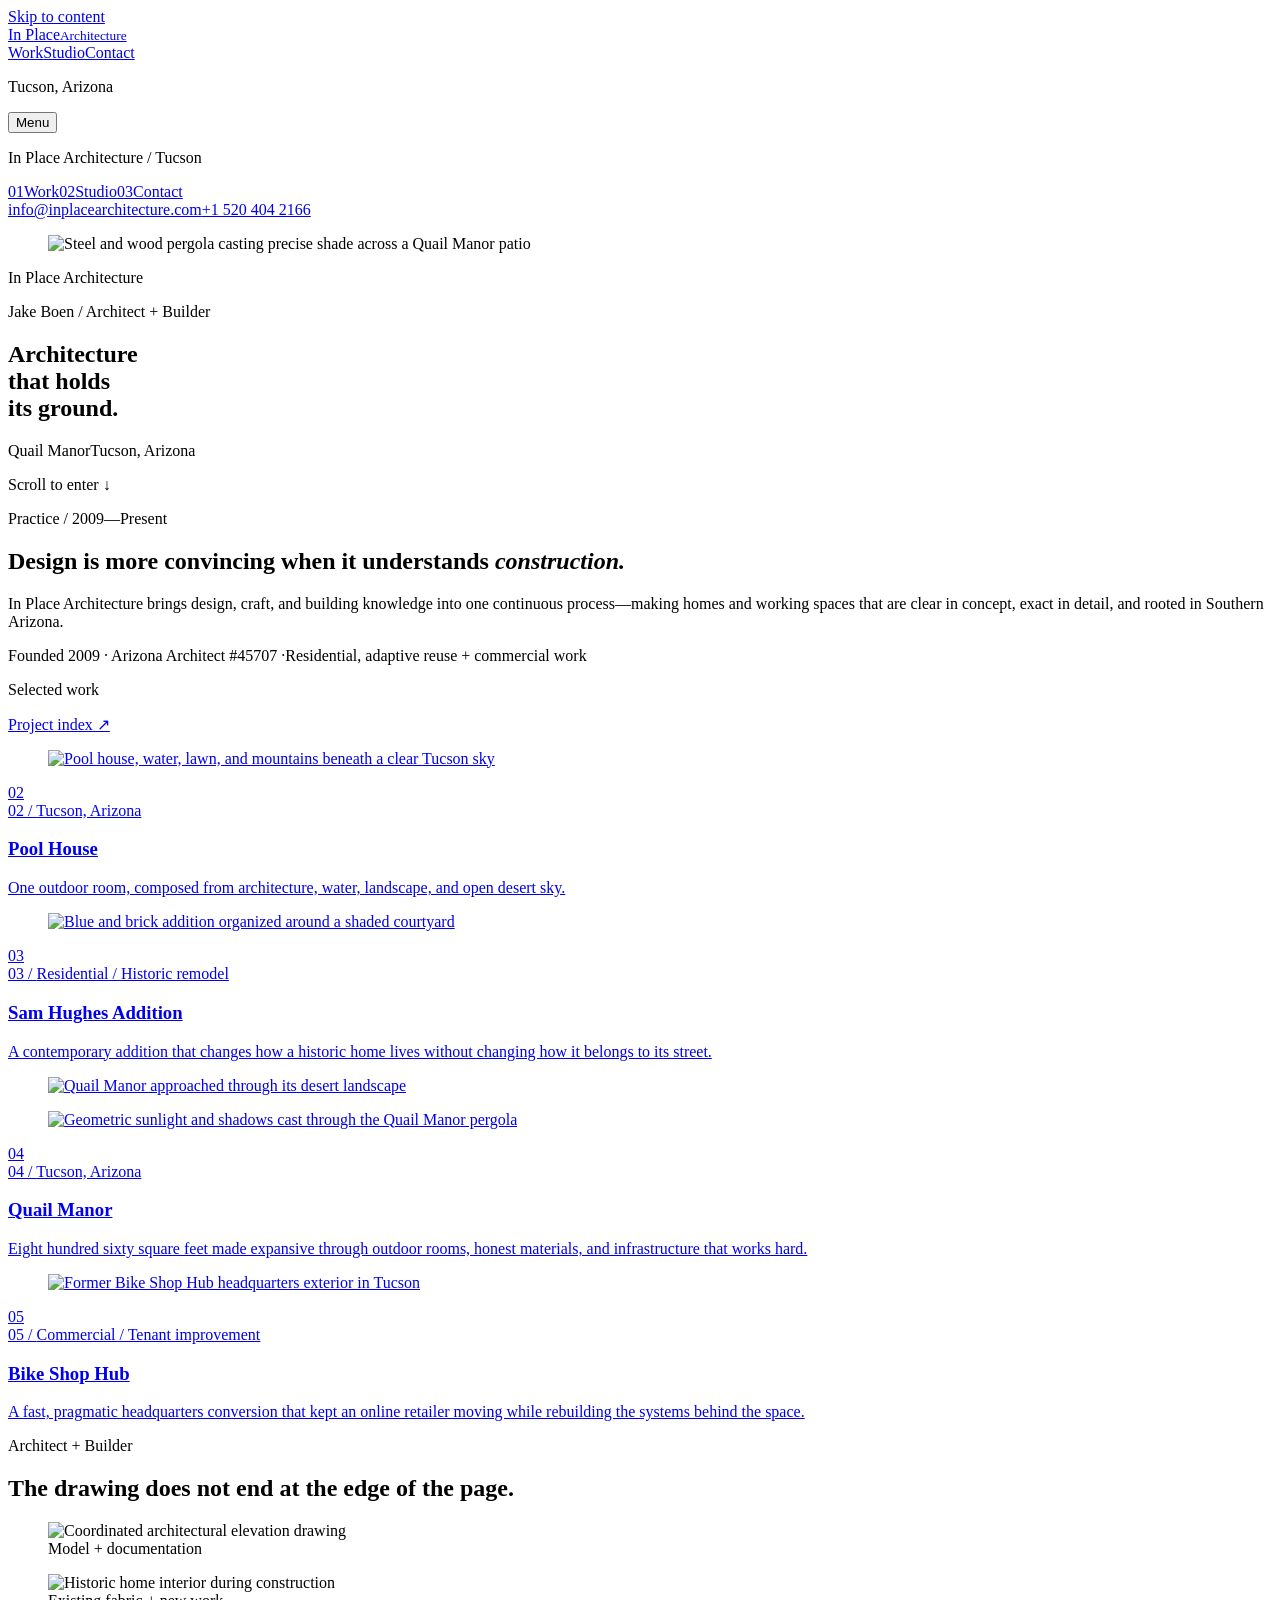
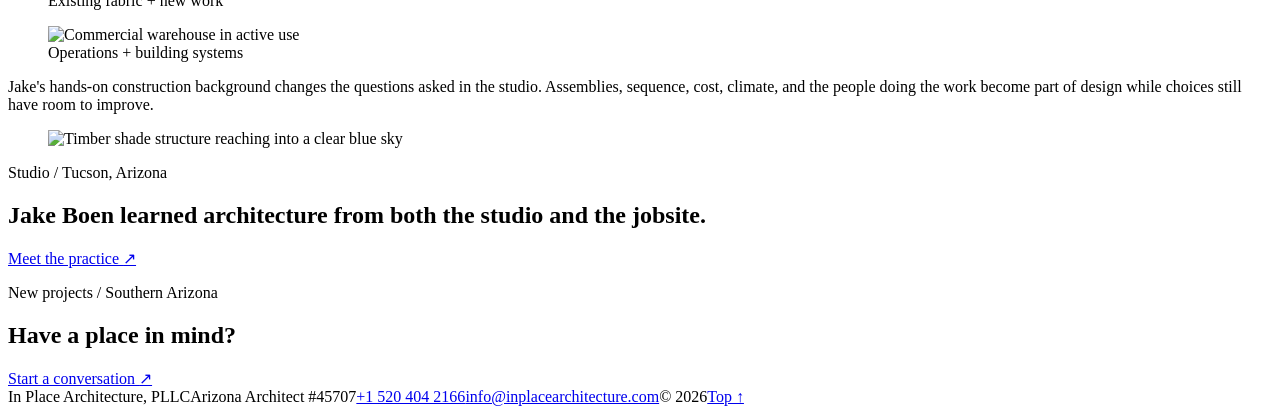
==== index.html @ 78c362d6 "Publish architecture preview" ====
<!DOCTYPE html><html lang="en"><head><meta charSet="utf-8"/><meta name="viewport" content="width=device-width, initial-scale=1"/><link rel="preload" href="/in-place-architecture-preview/projects/quail-manor/03.jpg" as="image" fetchPriority="high"/><link rel="stylesheet" href="/in-place-architecture-preview/assets/index-BM3rAuYu.css" data-rsc-css-href="/in-place-architecture-preview/assets/index-BM3rAuYu.css" data-precedence="vite-rsc/importer-resources"/><title>In Place Architecture | Tucson Architect + Design-Build</title><meta name="description" content="In Place Architecture brings design, craft, and construction knowledge together for thoughtful homes, remodels, and commercial spaces in Southern Arizona."/><meta name="keywords" content="Tucson architect,Arizona residential architect,design build Tucson,home remodel architect,commercial architecture Tucson"/><meta name="robots" content="noindex, nofollow, nocache"/><meta name="googlebot" content="noindex, nofollow, noimageindex"/><meta property="og:title" content="In Place Architecture"/><meta property="og:description" content="Architecture that holds its ground."/><meta property="og:type" content="website"/><meta property="og:locale" content="en_US"/><meta property="og:image" content="https://www.inplacearchitecture.com/og-v2.png"/><meta property="og:image:width" content="1200"/><meta property="og:image:height" content="630"/><meta property="og:image:alt" content="In Place Architecture — Architecture that holds its ground."/><meta name="twitter:card" content="summary_large_image"/><meta name="twitter:title" content="In Place Architecture"/><meta name="twitter:description" content="Architecture that holds its ground."/><meta name="twitter:image" content="https://www.inplacearchitecture.com/og-v2.png"/><link rel="shortcut icon" href="https://www.inplacearchitecture.com/favicon.png"/><link rel="icon" href="https://www.inplacearchitecture.com/favicon.png"/>
<link rel="preload" href="/in-place-architecture-preview/assets/_vinext_fonts/instrument-sans-9d9d2b4013ea/instrument-sans-416253b0.woff2" as="font" type="font/woff2" crossorigin />
<link rel="preload" href="/in-place-architecture-preview/assets/_vinext_fonts/instrument-sans-9d9d2b4013ea/instrument-sans-e190a634.woff2" as="font" type="font/woff2" crossorigin />
<link rel="preload" href="/in-place-architecture-preview/assets/_vinext_fonts/newsreader-94c054835b7e/newsreader-cdecad9c.woff2" as="font" type="font/woff2" crossorigin />
<link rel="preload" href="/in-place-architecture-preview/assets/_vinext_fonts/newsreader-94c054835b7e/newsreader-a239d8f4.woff2" as="font" type="font/woff2" crossorigin />
<link rel="preload" href="/in-place-architecture-preview/assets/_vinext_fonts/newsreader-94c054835b7e/newsreader-2415edd0.woff2" as="font" type="font/woff2" crossorigin />
<style data-vinext-fonts>/* latin-ext */
@font-face {
  font-family: 'Instrument Sans';
  font-style: normal;
  font-weight: 400 700;
  font-stretch: 100%;
  font-display: swap;
  src: url(/assets/_vinext_fonts/instrument-sans-9d9d2b4013ea/instrument-sans-416253b0.woff2) format('woff2');
  unicode-range: U+0100-02BA, U+02BD-02C5, U+02C7-02CC, U+02CE-02D7, U+02DD-02FF, U+0304, U+0308, U+0329, U+1D00-1DBF, U+1E00-1E9F, U+1EF2-1EFF, U+2020, U+20A0-20AB, U+20AD-20C0, U+2113, U+2C60-2C7F, U+A720-A7FF;
}
/* latin */
@font-face {
  font-family: 'Instrument Sans';
  font-style: normal;
  font-weight: 400 700;
  font-stretch: 100%;
  font-display: swap;
  src: url(/assets/_vinext_fonts/instrument-sans-9d9d2b4013ea/instrument-sans-e190a634.woff2) format('woff2');
  unicode-range: U+0000-00FF, U+0131, U+0152-0153, U+02BB-02BC, U+02C6, U+02DA, U+02DC, U+0304, U+0308, U+0329, U+2000-206F, U+20AC, U+2122, U+2191, U+2193, U+2212, U+2215, U+FEFF, U+FFFD;
}

.__font_instrument_sans_19ggksp { font-family: 'Instrument Sans', sans-serif; }

.__variable_instrument_sans_19ggksp { --font-sans: 'Instrument Sans', sans-serif; }

/* vietnamese */
@font-face {
  font-family: 'Newsreader';
  font-style: normal;
  font-weight: 200 800;
  font-display: swap;
  src: url(/assets/_vinext_fonts/newsreader-94c054835b7e/newsreader-cdecad9c.woff2) format('woff2');
  unicode-range: U+0102-0103, U+0110-0111, U+0128-0129, U+0168-0169, U+01A0-01A1, U+01AF-01B0, U+0300-0301, U+0303-0304, U+0308-0309, U+0323, U+0329, U+1EA0-1EF9, U+20AB;
}
/* latin-ext */
@font-face {
  font-family: 'Newsreader';
  font-style: normal;
  font-weight: 200 800;
  font-display: swap;
  src: url(/assets/_vinext_fonts/newsreader-94c054835b7e/newsreader-a239d8f4.woff2) format('woff2');
  unicode-range: U+0100-02BA, U+02BD-02C5, U+02C7-02CC, U+02CE-02D7, U+02DD-02FF, U+0304, U+0308, U+0329, U+1D00-1DBF, U+1E00-1E9F, U+1EF2-1EFF, U+2020, U+20A0-20AB, U+20AD-20C0, U+2113, U+2C60-2C7F, U+A720-A7FF;
}
/* latin */
@font-face {
  font-family: 'Newsreader';
  font-style: normal;
  font-weight: 200 800;
  font-display: swap;
  src: url(/assets/_vinext_fonts/newsreader-94c054835b7e/newsreader-2415edd0.woff2) format('woff2');
  unicode-range: U+0000-00FF, U+0131, U+0152-0153, U+02BB-02BC, U+02C6, U+02DA, U+02DC, U+0304, U+0308, U+0329, U+2000-206F, U+20AC, U+2122, U+2191, U+2193, U+2212, U+2215, U+FEFF, U+FFFD;
}

.__font_newsreader_0sptoui { font-family: 'Newsreader', sans-serif; }

.__variable_newsreader_0sptoui { --font-display: 'Newsreader', sans-serif; }
</style>
</head><body class="__variable_instrument_sans_19ggksp __variable_newsreader_0sptoui"><a class="skip-link" href="#main">Skip to content</a><header class="site-chrome"><a href="/in-place-architecture-preview/" class="site-mark" aria-label="In Place Architecture home"><span>In Place</span><small>Architecture</small></a><nav class="site-nav" aria-label="Primary navigation"><a href="/in-place-architecture-preview/work">Work</a><a href="/in-place-architecture-preview/studio">Studio</a><a href="/in-place-architecture-preview/contact">Contact</a></nav><p class="site-place">Tucson, Arizona</p><button class="menu-trigger" type="button" aria-expanded="false" aria-controls="site-menu" aria-haspopup="dialog">Menu</button></header><div class="site-menu " id="site-menu" role="dialog" aria-hidden="true" aria-labelledby="site-menu-label"><p class="site-menu__label" id="site-menu-label">In Place Architecture / Tucson</p><nav aria-label="Menu navigation"><a href="/in-place-architecture-preview/work" tabindex="-1"><span>0<!-- -->1</span>Work</a><a href="/in-place-architecture-preview/studio" tabindex="-1"><span>0<!-- -->2</span>Studio</a><a href="/in-place-architecture-preview/contact" tabindex="-1"><span>0<!-- -->3</span>Contact</a></nav><div class="site-menu__contact"><a href="mailto:info@inplacearchitecture.com" tabindex="-1">info@inplacearchitecture.com</a><a href="tel:+15204042166" tabindex="-1">+1 520 404 2166</a></div></div><main id="main"><section class="opening" aria-labelledby="opening-title"><figure class="opening__frame"><img src="/in-place-architecture-preview/projects/quail-manor/03.jpg" alt="Steel and wood pergola casting precise shade across a Quail Manor patio" width="2500" height="1667" fetchPriority="high"/></figure><div class="opening__identity"><p>In Place Architecture</p><span>Jake Boen / Architect + Builder</span></div><h1 id="opening-title">Architecture<br/>that holds<br/>its ground.</h1><div class="opening__caption"><span>Quail Manor</span><span>Tucson, Arizona</span></div><p class="opening__scroll">Scroll to enter ↓</p></section><section class="positioning"><p class="positioning__label">Practice / 2009—Present</p><h2>Design is more convincing when it understands <em>construction.</em></h2><p class="positioning__body">In Place Architecture brings design, craft, and building knowledge into one continuous process—making homes and working spaces that are clear in concept, exact in detail, and rooted in Southern Arizona.</p><p class="positioning__facts">Founded 2009 <span>·</span> Arizona Architect #45707 <span>·</span>Residential, adaptive reuse + commercial work</p></section><section class="selected-work" aria-labelledby="selected-work-title"><header class="selected-work__header"><p id="selected-work-title">Selected work</p><a href="/in-place-architecture-preview/work">Project index ↗</a></header><article class="work-chapter work-chapter--pool"><a href="/in-place-architecture-preview/work/catalina-estates-pool-house" class="work-chapter__link"><figure><img src="/in-place-architecture-preview/projects/pool-house/01.jpg" alt="Pool house, water, lawn, and mountains beneath a clear Tucson sky" width="2500" height="1667" loading="lazy"/></figure><span class="work-chapter__ghost" aria-hidden="true">02</span><div class="work-chapter__title"><span>02<!-- --> / <!-- -->Tucson, Arizona</span><h3>Pool House</h3><p>One outdoor room, composed from architecture, water, landscape, and open desert sky.</p></div></a></article><article class="work-chapter work-chapter--sam"><a href="/in-place-architecture-preview/work/sam-hughes-addition" class="work-chapter__link"><figure><img src="/in-place-architecture-preview/projects/sam-hughes/04.jpg" alt="Blue and brick addition organized around a shaded courtyard" width="2500" height="1667" loading="lazy"/></figure><span class="work-chapter__ghost" aria-hidden="true">03</span><div class="work-chapter__title"><span>03<!-- --> / <!-- -->Residential / Historic remodel</span><h3>Sam Hughes Addition</h3><p>A contemporary addition that changes how a historic home lives without changing how it belongs to its street.</p></div></a></article><article class="work-chapter work-chapter--quail"><a href="/in-place-architecture-preview/work/quail-manor" class="work-chapter__link"><div class="work-chapter__pair"><figure><img src="/in-place-architecture-preview/projects/quail-manor/01.jpg" alt="Quail Manor approached through its desert landscape" width="2500" height="1667" loading="lazy"/></figure><figure><img src="/in-place-architecture-preview/projects/quail-manor/12.jpg" alt="Geometric sunlight and shadows cast through the Quail Manor pergola" width="2500" height="1667" loading="lazy"/></figure></div><span class="work-chapter__ghost" aria-hidden="true">04</span><div class="work-chapter__title"><span>04<!-- --> / <!-- -->Tucson, Arizona</span><h3>Quail Manor</h3><p>Eight hundred sixty square feet made expansive through outdoor rooms, honest materials, and infrastructure that works hard.</p></div></a></article><article class="work-chapter work-chapter--bike"><a href="/in-place-architecture-preview/work/bike-shop-hub" class="work-chapter__link"><figure><img src="/in-place-architecture-preview/projects/bike-shop/12.jpg" alt="Former Bike Shop Hub headquarters exterior in Tucson" width="2500" height="1667" loading="lazy"/></figure><span class="work-chapter__ghost" aria-hidden="true">05</span><div class="work-chapter__title"><span>05<!-- --> / <!-- -->Commercial / Tenant improvement</span><h3>Bike Shop Hub</h3><p>A fast, pragmatic headquarters conversion that kept an online retailer moving while rebuilding the systems behind the space.</p></div></a></article></section><section class="built-proof" aria-labelledby="built-proof-title"><div class="built-proof__heading"><p>Architect + Builder</p><h2 id="built-proof-title">The drawing does not end at the edge of the page.</h2></div><div class="built-proof__field"><figure class="built-proof__image built-proof__image--one"><img src="/in-place-architecture-preview/projects/spec-house/03.jpg" alt="Coordinated architectural elevation drawing" width="2396" height="1599" loading="lazy"/><figcaption>Model + documentation</figcaption></figure><figure class="built-proof__image built-proof__image--two"><img src="/in-place-architecture-preview/projects/sam-hughes/07.jpg" alt="Historic home interior during construction" width="2500" height="1667" loading="lazy"/><figcaption>Existing fabric + new work</figcaption></figure><figure class="built-proof__image built-proof__image--three"><img src="/in-place-architecture-preview/projects/bike-shop/07.jpg" alt="Commercial warehouse in active use" width="2500" height="1667" loading="lazy"/><figcaption>Operations + building systems</figcaption></figure></div><p class="built-proof__copy">Jake&#x27;s hands-on construction background changes the questions asked in the studio. Assemblies, sequence, cost, climate, and the people doing the work become part of design while choices still have room to improve.</p></section><section class="studio-preview"><figure><img src="/in-place-architecture-preview/projects/quail-manor/05.jpg" alt="Timber shade structure reaching into a clear blue sky" width="2500" height="1667" loading="lazy"/></figure><div class="studio-preview__copy"><p>Studio / Tucson, Arizona</p><h2>Jake Boen learned architecture from both the studio and the jobsite.</h2><a href="/in-place-architecture-preview/studio">Meet the practice <span aria-hidden="true">↗</span></a></div></section></main><footer class="site-footer"><p class="site-footer__eyebrow">New projects / Southern Arizona</p><h2>Have a place in mind?</h2><a class="site-footer__link" href="mailto:info@inplacearchitecture.com?subject=Project%20inquiry">Start a conversation <span aria-hidden="true">↗</span></a><div class="site-footer__baseline"><span>In Place Architecture, PLLC</span><span>Arizona Architect #45707</span><a href="tel:+15204042166">+1 520 404 2166</a><a href="mailto:info@inplacearchitecture.com">info@inplacearchitecture.com</a><span>© <!-- -->2026</span><a href="#main">Top ↑</a></div></footer><script type="application/ld+json">{"@context":"https://schema.org","@type":"ProfessionalService","name":"In Place Architecture, PLLC","founder":{"@type":"Person","name":"Jake Boen","jobTitle":"Architect"},"areaServed":"Southern Arizona","telephone":"+1-520-404-2166","email":"info@inplacearchitecture.com","url":"https://www.inplacearchitecture.com/"}</script><script>
(() => {
  const trigger = document.querySelector('.menu-trigger');
  const menu = document.querySelector('.site-menu');
  const menuLinks = menu ? Array.from(menu.querySelectorAll('a')) : [];
  let open = false;

  function setMenu(nextOpen, restoreFocus = false) {
    open = nextOpen;
    if (!trigger || !menu) return;
    trigger.textContent = open ? 'Close' : 'Menu';
    trigger.setAttribute('aria-expanded', String(open));
    menu.classList.toggle('site-menu--open', open);
    menu.setAttribute('aria-hidden', String(!open));
    menuLinks.forEach((link) => link.tabIndex = open ? 0 : -1);
    document.body.style.overflow = open ? 'hidden' : '';
    if (open) menuLinks[0]?.focus();
    if (!open && restoreFocus) trigger.focus();
  }

  trigger?.addEventListener('click', () => setMenu(!open));
  menuLinks.forEach((link) => link.addEventListener('click', () => setMenu(false)));
  document.addEventListener('keydown', (event) => {
    if (!open) return;
    if (event.key === 'Escape') {
      event.preventDefault();
      setMenu(false, true);
      return;
    }
    if (event.key !== 'Tab' || !trigger || menuLinks.length === 0) return;
    const first = trigger;
    const last = menuLinks[menuLinks.length - 1];
    if (event.shiftKey && document.activeElement === first) {
      event.preventDefault();
      last.focus();
    } else if (!event.shiftKey && document.activeElement === last) {
      event.preventDefault();
      first.focus();
    }
  });

  const rows = Array.from(document.querySelectorAll('.project-index__rows > a'));
  const previews = Array.from(document.querySelectorAll('.project-index__preview figure'));
  rows.forEach((row, index) => {
    const activate = () => {
      rows.forEach((item) => item.classList.remove('is-active'));
      previews.forEach((item) => item.classList.remove('is-active'));
      row.classList.add('is-active');
      previews[index]?.classList.add('is-active');
    };
    row.addEventListener('mouseenter', activate);
    row.addEventListener('focus', activate);
  });
})();
</script></body></html>
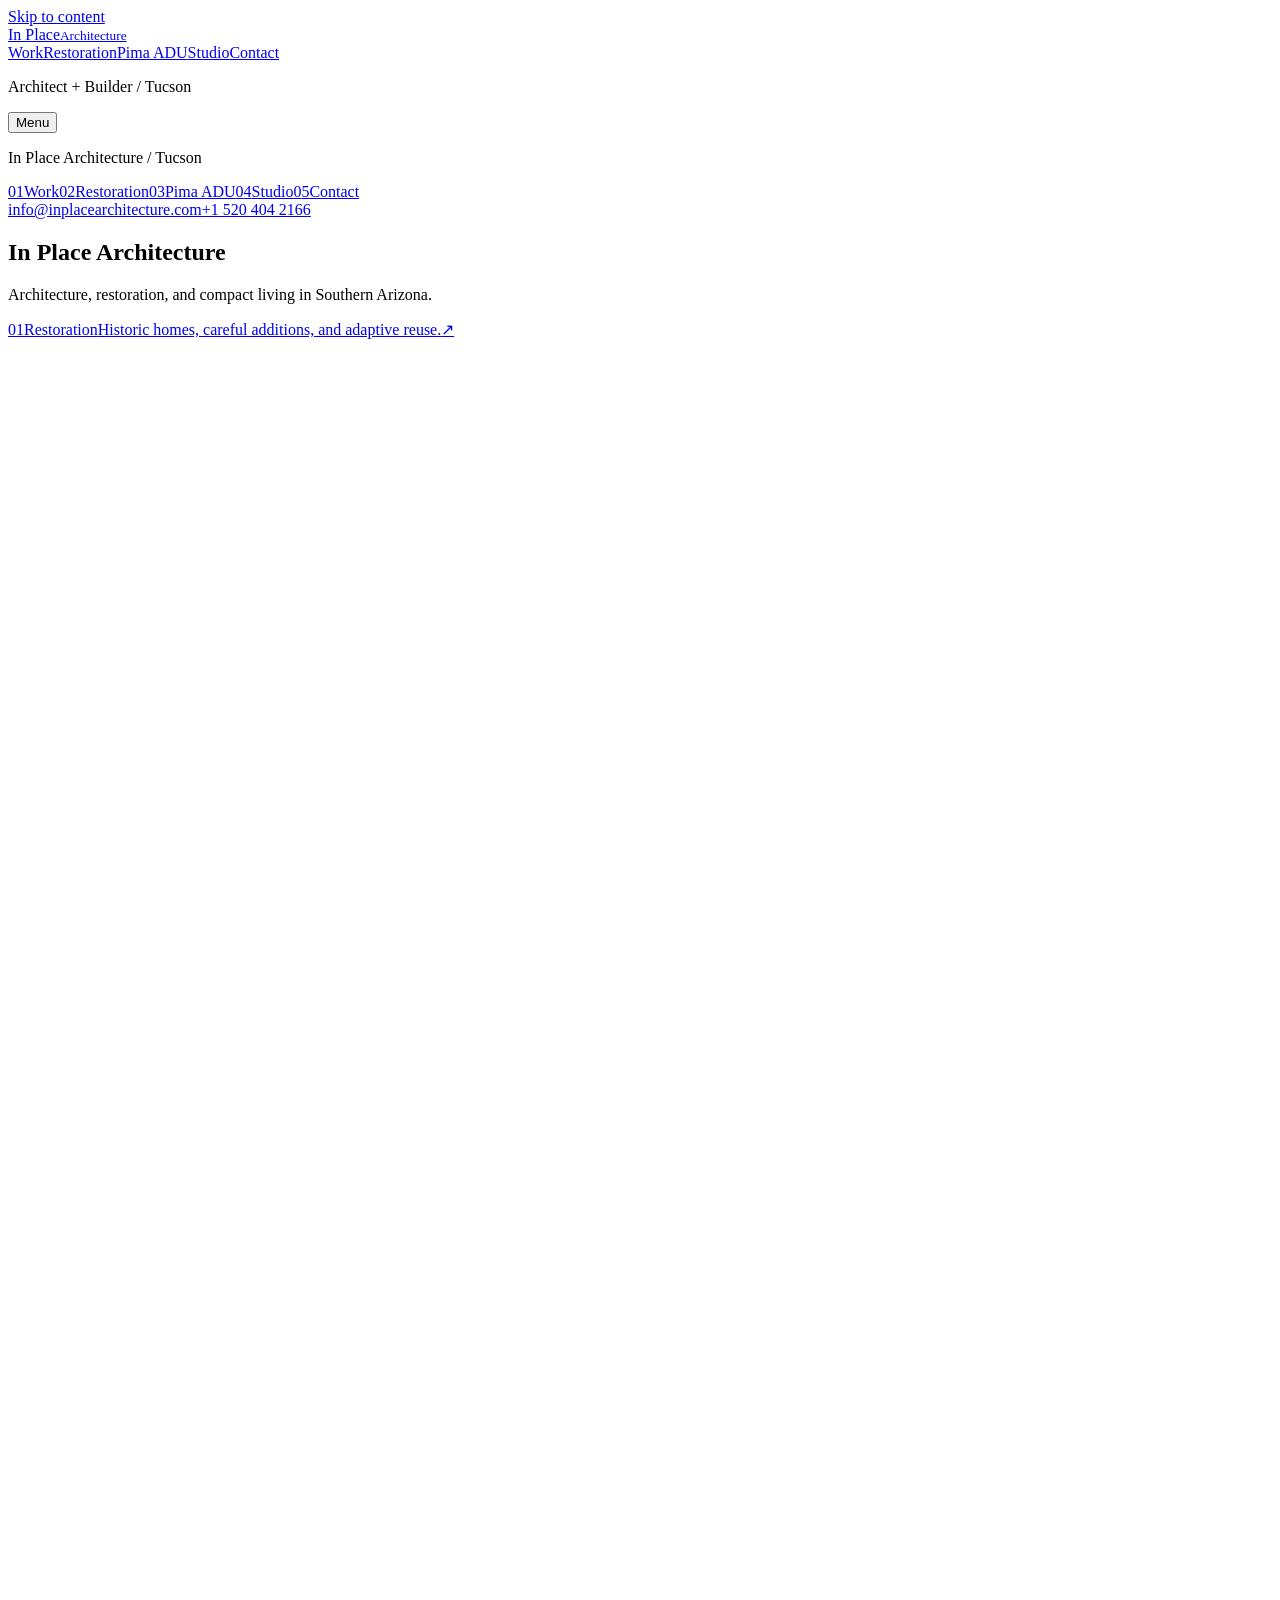
==== commit 24f7e3fc: "Rebuild architecture preview around Jake's portfolio" ====
--- a/index.html
+++ b/index.html
@@ -1,5 +1,4 @@
-<!DOCTYPE html><html lang="en"><head><meta charSet="utf-8"/><meta name="viewport" content="width=device-width, initial-scale=1"/><link rel="preload" href="/in-place-architecture-preview/projects/quail-manor/03.jpg" as="image" fetchPriority="high"/><link rel="stylesheet" href="/in-place-architecture-preview/assets/index-BM3rAuYu.css" data-rsc-css-href="/in-place-architecture-preview/assets/index-BM3rAuYu.css" data-precedence="vite-rsc/importer-resources"/><title>In Place Architecture | Tucson Architect + Design-Build</title><meta name="description" content="In Place Architecture brings design, craft, and construction knowledge together for thoughtful homes, remodels, and commercial spaces in Southern Arizona."/><meta name="keywords" content="Tucson architect,Arizona residential architect,design build Tucson,home remodel architect,commercial architecture Tucson"/><meta name="robots" content="noindex, nofollow, nocache"/><meta name="googlebot" content="noindex, nofollow, noimageindex"/><meta property="og:title" content="In Place Architecture"/><meta property="og:description" content="Architecture that holds its ground."/><meta property="og:type" content="website"/><meta property="og:locale" content="en_US"/><meta property="og:image" content="https://www.inplacearchitecture.com/og-v2.png"/><meta property="og:image:width" content="1200"/><meta property="og:image:height" content="630"/><meta property="og:image:alt" content="In Place Architecture — Architecture that holds its ground."/><meta name="twitter:card" content="summary_large_image"/><meta name="twitter:title" content="In Place Architecture"/><meta name="twitter:description" content="Architecture that holds its ground."/><meta name="twitter:image" content="https://www.inplacearchitecture.com/og-v2.png"/><link rel="shortcut icon" href="https://www.inplacearchitecture.com/favicon.png"/><link rel="icon" href="https://www.inplacearchitecture.com/favicon.png"/>
-<link rel="preload" href="/in-place-architecture-preview/assets/_vinext_fonts/instrument-sans-9d9d2b4013ea/instrument-sans-416253b0.woff2" as="font" type="font/woff2" crossorigin />
+<!DOCTYPE html><html lang="en"><head><meta charSet="utf-8"/><meta name="viewport" content="width=device-width, initial-scale=1"/><link rel="preload" as="image" imageSrcSet="/in-place-architecture-preview/mobile/projects/sam-hughes/01.jpg 900w, /in-place-architecture-preview/projects/sam-hughes/01.jpg 1800w" imageSizes="100vw"/><link rel="preload" as="image" imageSrcSet="/in-place-architecture-preview/mobile/projects/sam-hughes/01.jpg 900w, /in-place-architecture-preview/projects/sam-hughes/01.jpg 1800w" imageSizes="(max-width: 1080px) 50vw, 40rem" fetchPriority="high"/><link rel="stylesheet" href="/in-place-architecture-preview/assets/site.css"><title>In Place Architecture | Tucson Architect + Design-Build</title><meta name="description" content="Restoration, adaptive reuse, residential and commercial architecture, and Pima ADU model plans by Jake Boen in Tucson, Arizona."/><meta name="keywords" content="Tucson architect,Arizona residential architect,design build Tucson,home remodel architect,historic restoration Tucson,adaptive reuse architect Arizona,Pima ADU,commercial architecture Tucson"/><meta name="robots" content="noindex, nofollow, nocache"/><meta name="googlebot" content="noindex, nofollow, noimageindex"/><meta property="og:title" content="In Place Architecture"/><meta property="og:description" content="Keep what matters. Make what’s next belong."/><meta property="og:type" content="website"/><meta property="og:locale" content="en_US"/><meta property="og:image" content="https://claytonboen.github.io/in-place-architecture-preview/og.png"/><meta property="og:image:width" content="1200"/><meta property="og:image:height" content="630"/><meta property="og:image:alt" content="In Place Architecture — Keep what matters. Make what’s next belong."/><meta name="twitter:card" content="summary_large_image"/><meta name="twitter:title" content="In Place Architecture"/><meta name="twitter:description" content="Keep what matters. Make what’s next belong."/><meta name="twitter:image" content="https://claytonboen.github.io/in-place-architecture-preview/og.png"/><link rel="shortcut icon" href="https://claytonboen.github.io/in-place-architecture-preview/favicon.png"/><link rel="icon" href="https://claytonboen.github.io/in-place-architecture-preview/favicon.png"/><link rel="preload" href="/in-place-architecture-preview/assets/_vinext_fonts/instrument-sans-9d9d2b4013ea/instrument-sans-416253b0.woff2" as="font" type="font/woff2" crossorigin />
 <link rel="preload" href="/in-place-architecture-preview/assets/_vinext_fonts/instrument-sans-9d9d2b4013ea/instrument-sans-e190a634.woff2" as="font" type="font/woff2" crossorigin />
 <link rel="preload" href="/in-place-architecture-preview/assets/_vinext_fonts/newsreader-94c054835b7e/newsreader-cdecad9c.woff2" as="font" type="font/woff2" crossorigin />
 <link rel="preload" href="/in-place-architecture-preview/assets/_vinext_fonts/newsreader-94c054835b7e/newsreader-a239d8f4.woff2" as="font" type="font/woff2" crossorigin />
@@ -11,7 +10,7 @@
   font-weight: 400 700;
   font-stretch: 100%;
   font-display: swap;
-  src: url(/assets/_vinext_fonts/instrument-sans-9d9d2b4013ea/instrument-sans-416253b0.woff2) format('woff2');
+  src: url(/in-place-architecture-preview/assets/_vinext_fonts/instrument-sans-9d9d2b4013ea/instrument-sans-416253b0.woff2) format('woff2');
   unicode-range: U+0100-02BA, U+02BD-02C5, U+02C7-02CC, U+02CE-02D7, U+02DD-02FF, U+0304, U+0308, U+0329, U+1D00-1DBF, U+1E00-1E9F, U+1EF2-1EFF, U+2020, U+20A0-20AB, U+20AD-20C0, U+2113, U+2C60-2C7F, U+A720-A7FF;
 }
 /* latin */
@@ -21,7 +20,7 @@
   font-weight: 400 700;
   font-stretch: 100%;
   font-display: swap;
-  src: url(/assets/_vinext_fonts/instrument-sans-9d9d2b4013ea/instrument-sans-e190a634.woff2) format('woff2');
+  src: url(/in-place-architecture-preview/assets/_vinext_fonts/instrument-sans-9d9d2b4013ea/instrument-sans-e190a634.woff2) format('woff2');
   unicode-range: U+0000-00FF, U+0131, U+0152-0153, U+02BB-02BC, U+02C6, U+02DA, U+02DC, U+0304, U+0308, U+0329, U+2000-206F, U+20AC, U+2122, U+2191, U+2193, U+2212, U+2215, U+FEFF, U+FFFD;
 }
 
@@ -35,7 +34,7 @@
   font-style: normal;
   font-weight: 200 800;
   font-display: swap;
-  src: url(/assets/_vinext_fonts/newsreader-94c054835b7e/newsreader-cdecad9c.woff2) format('woff2');
+  src: url(/in-place-architecture-preview/assets/_vinext_fonts/newsreader-94c054835b7e/newsreader-cdecad9c.woff2) format('woff2');
   unicode-range: U+0102-0103, U+0110-0111, U+0128-0129, U+0168-0169, U+01A0-01A1, U+01AF-01B0, U+0300-0301, U+0303-0304, U+0308-0309, U+0323, U+0329, U+1EA0-1EF9, U+20AB;
 }
 /* latin-ext */
@@ -44,7 +43,7 @@
   font-style: normal;
   font-weight: 200 800;
   font-display: swap;
-  src: url(/assets/_vinext_fonts/newsreader-94c054835b7e/newsreader-a239d8f4.woff2) format('woff2');
+  src: url(/in-place-architecture-preview/assets/_vinext_fonts/newsreader-94c054835b7e/newsreader-a239d8f4.woff2) format('woff2');
   unicode-range: U+0100-02BA, U+02BD-02C5, U+02C7-02CC, U+02CE-02D7, U+02DD-02FF, U+0304, U+0308, U+0329, U+1D00-1DBF, U+1E00-1E9F, U+1EF2-1EFF, U+2020, U+20A0-20AB, U+20AD-20C0, U+2113, U+2C60-2C7F, U+A720-A7FF;
 }
 /* latin */
@@ -53,7 +52,7 @@
   font-style: normal;
   font-weight: 200 800;
   font-display: swap;
-  src: url(/assets/_vinext_fonts/newsreader-94c054835b7e/newsreader-2415edd0.woff2) format('woff2');
+  src: url(/in-place-architecture-preview/assets/_vinext_fonts/newsreader-94c054835b7e/newsreader-2415edd0.woff2) format('woff2');
   unicode-range: U+0000-00FF, U+0131, U+0152-0153, U+02BB-02BC, U+02C6, U+02DA, U+02DC, U+0304, U+0308, U+0329, U+2000-206F, U+20AC, U+2122, U+2191, U+2193, U+2212, U+2215, U+FEFF, U+FFFD;
 }
 
@@ -61,58 +60,4 @@
 
 .__variable_newsreader_0sptoui { --font-display: 'Newsreader', sans-serif; }
 </style>
-</head><body class="__variable_instrument_sans_19ggksp __variable_newsreader_0sptoui"><a class="skip-link" href="#main">Skip to content</a><header class="site-chrome"><a href="/in-place-architecture-preview/" class="site-mark" aria-label="In Place Architecture home"><span>In Place</span><small>Architecture</small></a><nav class="site-nav" aria-label="Primary navigation"><a href="/in-place-architecture-preview/work">Work</a><a href="/in-place-architecture-preview/studio">Studio</a><a href="/in-place-architecture-preview/contact">Contact</a></nav><p class="site-place">Tucson, Arizona</p><button class="menu-trigger" type="button" aria-expanded="false" aria-controls="site-menu" aria-haspopup="dialog">Menu</button></header><div class="site-menu " id="site-menu" role="dialog" aria-hidden="true" aria-labelledby="site-menu-label"><p class="site-menu__label" id="site-menu-label">In Place Architecture / Tucson</p><nav aria-label="Menu navigation"><a href="/in-place-architecture-preview/work" tabindex="-1"><span>0<!-- -->1</span>Work</a><a href="/in-place-architecture-preview/studio" tabindex="-1"><span>0<!-- -->2</span>Studio</a><a href="/in-place-architecture-preview/contact" tabindex="-1"><span>0<!-- -->3</span>Contact</a></nav><div class="site-menu__contact"><a href="mailto:info@inplacearchitecture.com" tabindex="-1">info@inplacearchitecture.com</a><a href="tel:+15204042166" tabindex="-1">+1 520 404 2166</a></div></div><main id="main"><section class="opening" aria-labelledby="opening-title"><figure class="opening__frame"><img src="/in-place-architecture-preview/projects/quail-manor/03.jpg" alt="Steel and wood pergola casting precise shade across a Quail Manor patio" width="2500" height="1667" fetchPriority="high"/></figure><div class="opening__identity"><p>In Place Architecture</p><span>Jake Boen / Architect + Builder</span></div><h1 id="opening-title">Architecture<br/>that holds<br/>its ground.</h1><div class="opening__caption"><span>Quail Manor</span><span>Tucson, Arizona</span></div><p class="opening__scroll">Scroll to enter ↓</p></section><section class="positioning"><p class="positioning__label">Practice / 2009—Present</p><h2>Design is more convincing when it understands <em>construction.</em></h2><p class="positioning__body">In Place Architecture brings design, craft, and building knowledge into one continuous process—making homes and working spaces that are clear in concept, exact in detail, and rooted in Southern Arizona.</p><p class="positioning__facts">Founded 2009 <span>·</span> Arizona Architect #45707 <span>·</span>Residential, adaptive reuse + commercial work</p></section><section class="selected-work" aria-labelledby="selected-work-title"><header class="selected-work__header"><p id="selected-work-title">Selected work</p><a href="/in-place-architecture-preview/work">Project index ↗</a></header><article class="work-chapter work-chapter--pool"><a href="/in-place-architecture-preview/work/catalina-estates-pool-house" class="work-chapter__link"><figure><img src="/in-place-architecture-preview/projects/pool-house/01.jpg" alt="Pool house, water, lawn, and mountains beneath a clear Tucson sky" width="2500" height="1667" loading="lazy"/></figure><span class="work-chapter__ghost" aria-hidden="true">02</span><div class="work-chapter__title"><span>02<!-- --> / <!-- -->Tucson, Arizona</span><h3>Pool House</h3><p>One outdoor room, composed from architecture, water, landscape, and open desert sky.</p></div></a></article><article class="work-chapter work-chapter--sam"><a href="/in-place-architecture-preview/work/sam-hughes-addition" class="work-chapter__link"><figure><img src="/in-place-architecture-preview/projects/sam-hughes/04.jpg" alt="Blue and brick addition organized around a shaded courtyard" width="2500" height="1667" loading="lazy"/></figure><span class="work-chapter__ghost" aria-hidden="true">03</span><div class="work-chapter__title"><span>03<!-- --> / <!-- -->Residential / Historic remodel</span><h3>Sam Hughes Addition</h3><p>A contemporary addition that changes how a historic home lives without changing how it belongs to its street.</p></div></a></article><article class="work-chapter work-chapter--quail"><a href="/in-place-architecture-preview/work/quail-manor" class="work-chapter__link"><div class="work-chapter__pair"><figure><img src="/in-place-architecture-preview/projects/quail-manor/01.jpg" alt="Quail Manor approached through its desert landscape" width="2500" height="1667" loading="lazy"/></figure><figure><img src="/in-place-architecture-preview/projects/quail-manor/12.jpg" alt="Geometric sunlight and shadows cast through the Quail Manor pergola" width="2500" height="1667" loading="lazy"/></figure></div><span class="work-chapter__ghost" aria-hidden="true">04</span><div class="work-chapter__title"><span>04<!-- --> / <!-- -->Tucson, Arizona</span><h3>Quail Manor</h3><p>Eight hundred sixty square feet made expansive through outdoor rooms, honest materials, and infrastructure that works hard.</p></div></a></article><article class="work-chapter work-chapter--bike"><a href="/in-place-architecture-preview/work/bike-shop-hub" class="work-chapter__link"><figure><img src="/in-place-architecture-preview/projects/bike-shop/12.jpg" alt="Former Bike Shop Hub headquarters exterior in Tucson" width="2500" height="1667" loading="lazy"/></figure><span class="work-chapter__ghost" aria-hidden="true">05</span><div class="work-chapter__title"><span>05<!-- --> / <!-- -->Commercial / Tenant improvement</span><h3>Bike Shop Hub</h3><p>A fast, pragmatic headquarters conversion that kept an online retailer moving while rebuilding the systems behind the space.</p></div></a></article></section><section class="built-proof" aria-labelledby="built-proof-title"><div class="built-proof__heading"><p>Architect + Builder</p><h2 id="built-proof-title">The drawing does not end at the edge of the page.</h2></div><div class="built-proof__field"><figure class="built-proof__image built-proof__image--one"><img src="/in-place-architecture-preview/projects/spec-house/03.jpg" alt="Coordinated architectural elevation drawing" width="2396" height="1599" loading="lazy"/><figcaption>Model + documentation</figcaption></figure><figure class="built-proof__image built-proof__image--two"><img src="/in-place-architecture-preview/projects/sam-hughes/07.jpg" alt="Historic home interior during construction" width="2500" height="1667" loading="lazy"/><figcaption>Existing fabric + new work</figcaption></figure><figure class="built-proof__image built-proof__image--three"><img src="/in-place-architecture-preview/projects/bike-shop/07.jpg" alt="Commercial warehouse in active use" width="2500" height="1667" loading="lazy"/><figcaption>Operations + building systems</figcaption></figure></div><p class="built-proof__copy">Jake&#x27;s hands-on construction background changes the questions asked in the studio. Assemblies, sequence, cost, climate, and the people doing the work become part of design while choices still have room to improve.</p></section><section class="studio-preview"><figure><img src="/in-place-architecture-preview/projects/quail-manor/05.jpg" alt="Timber shade structure reaching into a clear blue sky" width="2500" height="1667" loading="lazy"/></figure><div class="studio-preview__copy"><p>Studio / Tucson, Arizona</p><h2>Jake Boen learned architecture from both the studio and the jobsite.</h2><a href="/in-place-architecture-preview/studio">Meet the practice <span aria-hidden="true">↗</span></a></div></section></main><footer class="site-footer"><p class="site-footer__eyebrow">New projects / Southern Arizona</p><h2>Have a place in mind?</h2><a class="site-footer__link" href="mailto:info@inplacearchitecture.com?subject=Project%20inquiry">Start a conversation <span aria-hidden="true">↗</span></a><div class="site-footer__baseline"><span>In Place Architecture, PLLC</span><span>Arizona Architect #45707</span><a href="tel:+15204042166">+1 520 404 2166</a><a href="mailto:info@inplacearchitecture.com">info@inplacearchitecture.com</a><span>© <!-- -->2026</span><a href="#main">Top ↑</a></div></footer><script type="application/ld+json">{"@context":"https://schema.org","@type":"ProfessionalService","name":"In Place Architecture, PLLC","founder":{"@type":"Person","name":"Jake Boen","jobTitle":"Architect"},"areaServed":"Southern Arizona","telephone":"+1-520-404-2166","email":"info@inplacearchitecture.com","url":"https://www.inplacearchitecture.com/"}</script><script>
-(() => {
-  const trigger = document.querySelector('.menu-trigger');
-  const menu = document.querySelector('.site-menu');
-  const menuLinks = menu ? Array.from(menu.querySelectorAll('a')) : [];
-  let open = false;
-
-  function setMenu(nextOpen, restoreFocus = false) {
-    open = nextOpen;
-    if (!trigger || !menu) return;
-    trigger.textContent = open ? 'Close' : 'Menu';
-    trigger.setAttribute('aria-expanded', String(open));
-    menu.classList.toggle('site-menu--open', open);
-    menu.setAttribute('aria-hidden', String(!open));
-    menuLinks.forEach((link) => link.tabIndex = open ? 0 : -1);
-    document.body.style.overflow = open ? 'hidden' : '';
-    if (open) menuLinks[0]?.focus();
-    if (!open && restoreFocus) trigger.focus();
-  }
-
-  trigger?.addEventListener('click', () => setMenu(!open));
-  menuLinks.forEach((link) => link.addEventListener('click', () => setMenu(false)));
-  document.addEventListener('keydown', (event) => {
-    if (!open) return;
-    if (event.key === 'Escape') {
-      event.preventDefault();
-      setMenu(false, true);
-      return;
-    }
-    if (event.key !== 'Tab' || !trigger || menuLinks.length === 0) return;
-    const first = trigger;
-    const last = menuLinks[menuLinks.length - 1];
-    if (event.shiftKey && document.activeElement === first) {
-      event.preventDefault();
-      last.focus();
-    } else if (!event.shiftKey && document.activeElement === last) {
-      event.preventDefault();
-      first.focus();
-    }
-  });
-
-  const rows = Array.from(document.querySelectorAll('.project-index__rows > a'));
-  const previews = Array.from(document.querySelectorAll('.project-index__preview figure'));
-  rows.forEach((row, index) => {
-    const activate = () => {
-      rows.forEach((item) => item.classList.remove('is-active'));
-      previews.forEach((item) => item.classList.remove('is-active'));
-      row.classList.add('is-active');
-      previews[index]?.classList.add('is-active');
-    };
-    row.addEventListener('mouseenter', activate);
-    row.addEventListener('focus', activate);
-  });
-})();
-</script></body></html>+</head><body class="__variable_instrument_sans_19ggksp __variable_newsreader_0sptoui"><a class="skip-link" href="#main">Skip to content</a><header class="site-chrome"><a href="/in-place-architecture-preview/" class="site-mark" aria-label="In Place Architecture home"><span>In Place</span><small>Architecture</small></a><nav class="site-nav" aria-label="Primary navigation"><a href="/in-place-architecture-preview/work">Work</a><a href="/in-place-architecture-preview/restoration">Restoration</a><a href="/in-place-architecture-preview/pima-adu">Pima ADU</a><a href="/in-place-architecture-preview/studio">Studio</a><a href="/in-place-architecture-preview/contact">Contact</a></nav><p class="site-place">Architect + Builder / Tucson</p><button class="menu-trigger" type="button" aria-expanded="false" aria-controls="site-menu" aria-haspopup="dialog">Menu</button></header><div class="site-menu " id="site-menu" role="dialog" aria-hidden="true" aria-labelledby="site-menu-label"><p class="site-menu__label" id="site-menu-label">In Place Architecture / Tucson</p><nav aria-label="Menu navigation"><a href="/in-place-architecture-preview/work" tabindex="-1"><span>0<!-- -->1</span>Work</a><a href="/in-place-architecture-preview/restoration" tabindex="-1"><span>0<!-- -->2</span>Restoration</a><a href="/in-place-architecture-preview/pima-adu" tabindex="-1"><span>0<!-- -->3</span>Pima ADU</a><a href="/in-place-architecture-preview/studio" tabindex="-1"><span>0<!-- -->4</span>Studio</a><a href="/in-place-architecture-preview/contact" tabindex="-1"><span>0<!-- -->5</span>Contact</a></nav><div class="site-menu__contact"><a href="mailto:info@inplacearchitecture.com" tabindex="-1">info@inplacearchitecture.com</a><a href="tel:+15204042166" tabindex="-1">+1 520 404 2166</a></div></div><main id="main" class="home"><section class="home-gateway" aria-labelledby="home-title"><div class="home-gateway__intro"><h1 id="home-title">In Place Architecture</h1><p>Architecture, restoration, and compact living in Southern Arizona.</p></div><div class="gateway"><nav class="gateway__choices" aria-label="Explore the practice"><a href="/in-place-architecture-preview/restoration" class="is-active"><span class="gateway__index">01</span><span class="gateway__title">Restoration</span><span class="gateway__description">Historic homes, careful additions, and adaptive reuse.</span><span class="gateway__arrow" aria-hidden="true">↗</span><img class="gateway__mobile-image" src="/in-place-architecture-preview/projects/sam-hughes/01.jpg" srcSet="/in-place-architecture-preview/mobile/projects/sam-hughes/01.jpg 900w, /in-place-architecture-preview/projects/sam-hughes/01.jpg 1800w" sizes="100vw" alt="Original red brick home in Tucson&#x27;s historic Sam Hughes neighborhood" width="1200" height="1600" loading="eager" decoding="async"/></a><a href="/in-place-architecture-preview/residential-commercial" class=""><span class="gateway__index">02</span><span class="gateway__title">Residential + Commercial</span><span class="gateway__description">New homes, outdoor rooms, workplaces, and technical delivery.</span><span class="gateway__arrow" aria-hidden="true">↗</span><img class="gateway__mobile-image" src="/in-place-architecture-preview/projects/pool-house/01.jpg" srcSet="/in-place-architecture-preview/mobile/projects/pool-house/01.jpg 900w, /in-place-architecture-preview/projects/pool-house/01.jpg 1800w" sizes="100vw" alt="Catalina Estates pool house opening toward water and the mountains" width="1200" height="1600" loading="lazy" decoding="async"/></a><a href="/in-place-architecture-preview/pima-adu" class=""><span class="gateway__index">03</span><span class="gateway__title">Pima ADU™</span><span class="gateway__description">Model plans for compact, climate-aware desert living.</span><span class="gateway__arrow" aria-hidden="true">↗</span><img class="gateway__mobile-image" src="/in-place-architecture-preview/projects/quail-manor/01.jpg" srcSet="/in-place-architecture-preview/mobile/projects/quail-manor/01.jpg 900w, /in-place-architecture-preview/projects/quail-manor/01.jpg 1800w" sizes="100vw" alt="Compact Quail Manor home set within a mature desert landscape" width="1200" height="1600" loading="lazy" decoding="async"/></a></nav><figure class="gateway__stage"><img src="/in-place-architecture-preview/projects/sam-hughes/01.jpg" srcSet="/in-place-architecture-preview/mobile/projects/sam-hughes/01.jpg 900w, /in-place-architecture-preview/projects/sam-hughes/01.jpg 1800w" sizes="(max-width: 1080px) 50vw, 40rem" alt="Original red brick home in Tucson&#x27;s historic Sam Hughes neighborhood" width="1200" height="1600" fetchPriority="high" decoding="async"/><figcaption><span>01</span><span>Restoration</span></figcaption></figure></div><div class="home-gateway__baseline"><span>Jake Boen / Architect + Builder</span><span>Established 2009 / Tucson, Arizona</span><a href="#selected-work">View selected work ↓</a></div></section><section class="home-statement" aria-label="Practice point of view"><p>In Place / In time</p><h2>Keep what matters.<br/>Make what&#x27;s next <em>belong.</em></h2><div><p>More than half of the practice is restoration and adaptive reuse. The rest is new residential work, small commercial projects, and compact model plans shaped for the Sonoran Desert.</p><a href="/in-place-architecture-preview/studio">About the practice ↗</a></div></section><section class="home-work" id="selected-work" aria-labelledby="selected-work-title"><header><p id="selected-work-title">Selected work / 01—04</p><a href="/in-place-architecture-preview/work">Full project index ↗</a></header><div class="home-work__grid"><a href="/in-place-architecture-preview/work/sam-hughes-addition" class="home-project home-project--1"><figure><img src="/in-place-architecture-preview/projects/sam-hughes/04.jpg" srcSet="/in-place-architecture-preview/mobile/projects/sam-hughes/04.jpg 900w, /in-place-architecture-preview/projects/sam-hughes/04.jpg 1800w" sizes="(max-width: 760px) 100vw, 45vw" alt="Blue and brick addition organized around a shaded courtyard" width="1800" height="1200" loading="lazy" decoding="async"/></figure><div class="home-project__meta"><span>03</span><h3>Sam Hughes Addition</h3><p>Residential / Historic remodel</p><span aria-hidden="true">↗</span></div></a><a href="/in-place-architecture-preview/work/quail-manor" class="home-project home-project--2"><figure><img src="/in-place-architecture-preview/projects/quail-manor/03.jpg" srcSet="/in-place-architecture-preview/mobile/projects/quail-manor/03.jpg 900w, /in-place-architecture-preview/projects/quail-manor/03.jpg 1800w" sizes="(max-width: 760px) 100vw, 45vw" alt="Steel and wood pergola casting precise shadows over a desert patio" width="1800" height="1200" loading="lazy" decoding="async"/></figure><div class="home-project__meta"><span>04</span><h3>Quail Manor</h3><p>Residential / Rebuild</p><span aria-hidden="true">↗</span></div></a><a href="/in-place-architecture-preview/work/catalina-estates-pool-house" class="home-project home-project--3"><figure><img src="/in-place-architecture-preview/projects/pool-house/01.jpg" srcSet="/in-place-architecture-preview/mobile/projects/pool-house/01.jpg 900w, /in-place-architecture-preview/projects/pool-house/01.jpg 1800w" sizes="(max-width: 760px) 100vw, 45vw" alt="Pool house, water, lawn, and mountains beneath a clear Tucson sky" width="1800" height="1200" loading="lazy" decoding="async"/></figure><div class="home-project__meta"><span>02</span><h3>Pool House</h3><p>Residential / Outdoor living</p><span aria-hidden="true">↗</span></div></a><a href="/in-place-architecture-preview/work/bike-shop-hub" class="home-project home-project--4"><figure><img src="/in-place-architecture-preview/projects/bike-shop/12.jpg" srcSet="/in-place-architecture-preview/mobile/projects/bike-shop/12.jpg 900w, /in-place-architecture-preview/projects/bike-shop/12.jpg 1800w" sizes="(max-width: 760px) 100vw, 45vw" alt="Former Bike Shop Hub headquarters exterior in Tucson" width="1800" height="1200" loading="lazy" decoding="async"/></figure><div class="home-project__meta"><span>05</span><h3>Bike Shop Hub</h3><p>Commercial / Tenant improvement</p><span aria-hidden="true">↗</span></div></a></div></section><section class="home-profile"><figure><img src="/in-place-architecture-preview/projects/quail-manor/05.jpg" srcSet="/in-place-architecture-preview/mobile/projects/quail-manor/05.jpg 900w, /in-place-architecture-preview/projects/quail-manor/05.jpg 1800w" sizes="(max-width: 760px) 100vw, 56vw" alt="Timber shade structure reaching into a clear Tucson sky" width="1800" height="1200" loading="lazy" decoding="async"/></figure><div><p>Architect + Builder</p><h2>The design is stronger when the person drawing it understands how it gets built.</h2><p>Jake Boen brings the perspective of an architect, carpenter, and construction superintendent to every project—from the first sketch through the decisions that matter in the field.</p><a href="/in-place-architecture-preview/studio">Meet Jake ↗</a></div></section></main><footer class="site-footer"><p class="site-footer__eyebrow">New work / Southern Arizona</p><h2>Tell us about the place.</h2><a class="site-footer__link" href="mailto:info@inplacearchitecture.com?subject=Project%20inquiry">Start a conversation <span aria-hidden="true">↗</span></a><div class="site-footer__baseline"><span>In Place Architecture, PLLC</span><span>Jake Boen / Arizona Architect #45707</span><a href="tel:+15204042166">+1 520 404 2166</a><a href="mailto:info@inplacearchitecture.com">info@inplacearchitecture.com</a><span>© <!-- -->2026</span><a href="#main">Top ↑</a></div></footer><script type="application/ld+json">{"@context":"https://schema.org","@type":"ProfessionalService","name":"In Place Architecture, PLLC","founder":{"@type":"Person","name":"Jake Boen","jobTitle":"Architect"},"areaServed":"Southern Arizona","telephone":"+1-520-404-2166","email":"info@inplacearchitecture.com","url":"https://www.inplacearchitecture.com/"}</script><script src="/in-place-architecture-preview/assets/site.js"></script></body></html>
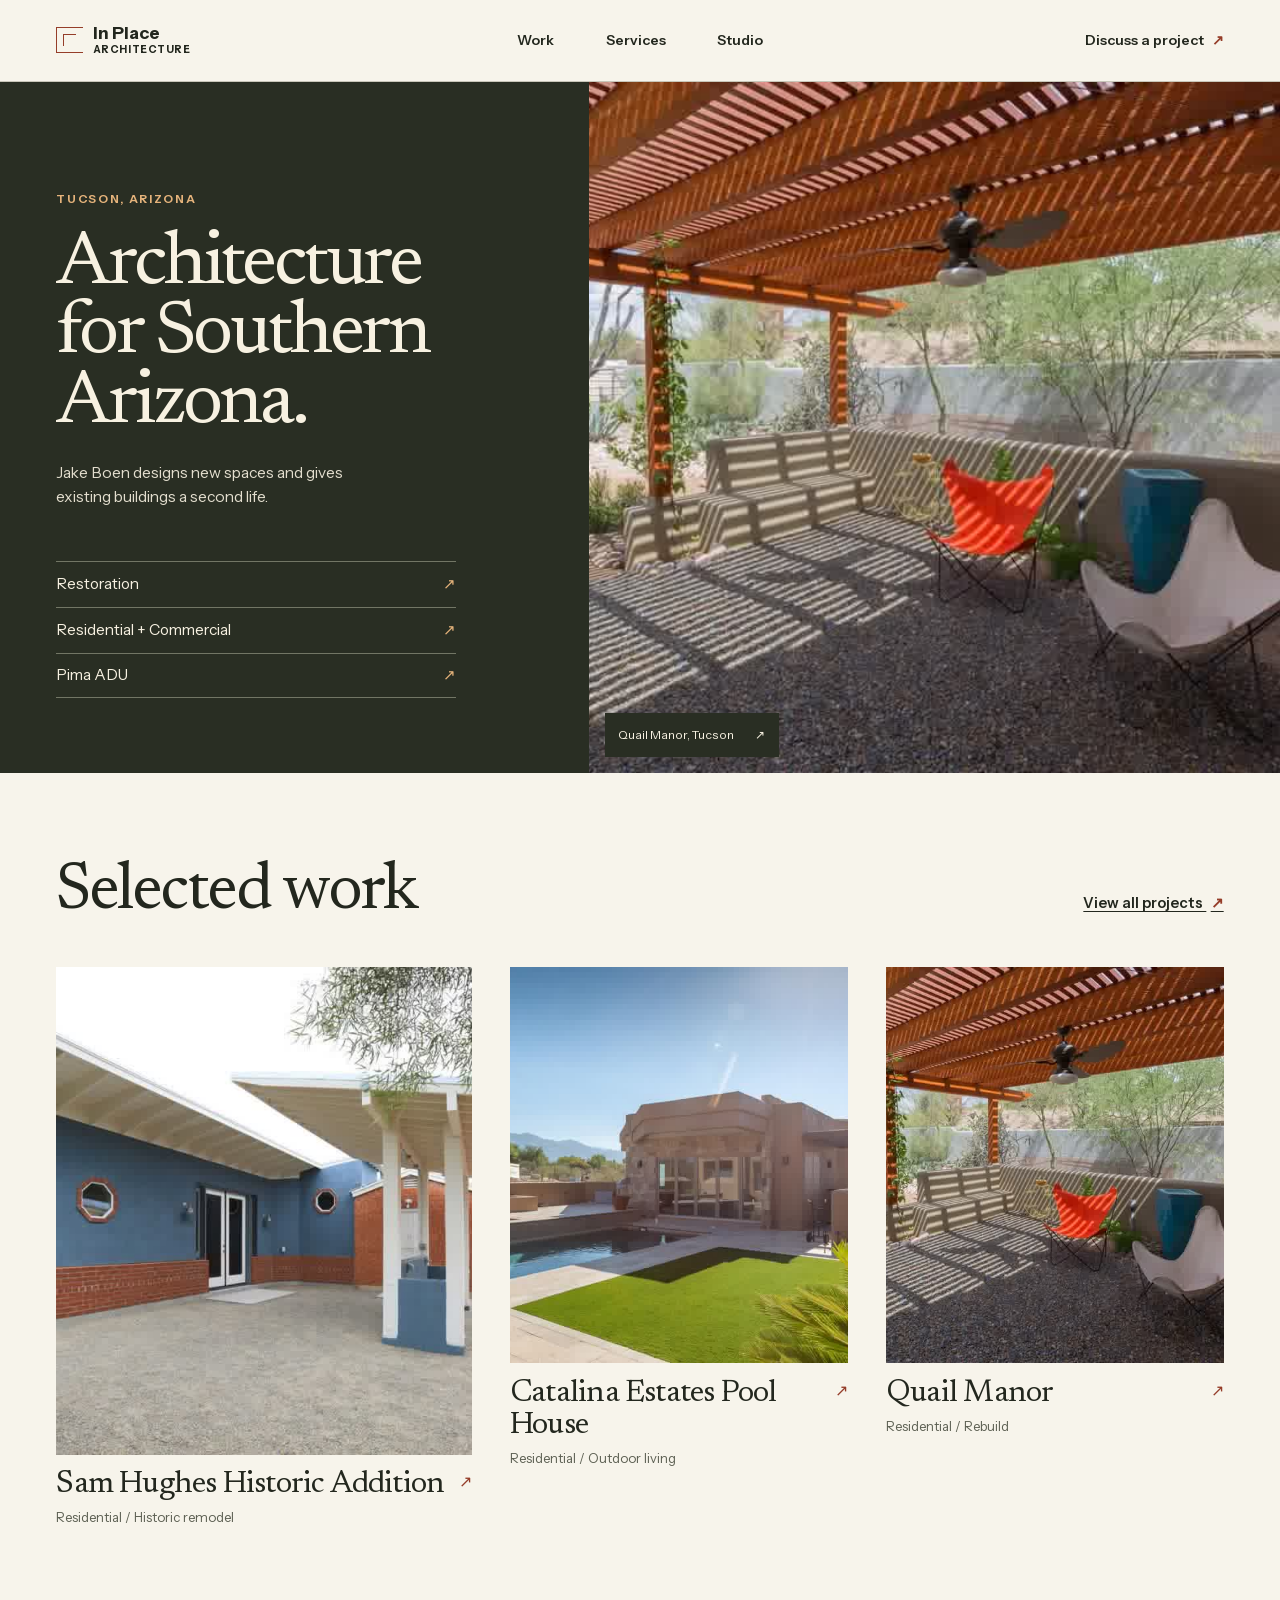
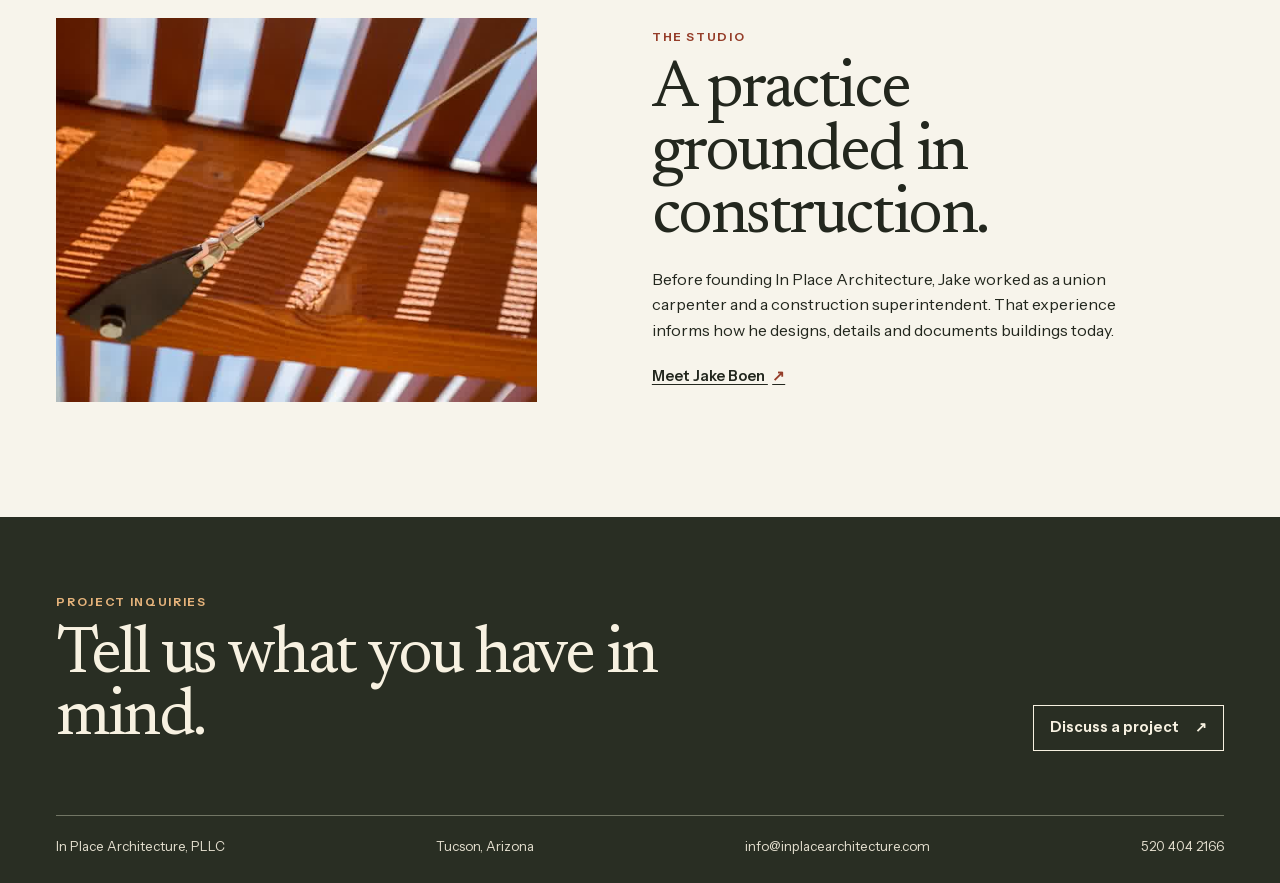
==== commit 0ee9290f: "Publish researched architecture portfolio redesign and typography fix" ====
--- a/index.html
+++ b/index.html
@@ -1,8 +1,9 @@
-<!DOCTYPE html><html lang="en"><head><meta charSet="utf-8"/><meta name="viewport" content="width=device-width, initial-scale=1"/><link rel="preload" as="image" imageSrcSet="/in-place-architecture-preview/mobile/projects/sam-hughes/01.jpg 900w, /in-place-architecture-preview/projects/sam-hughes/01.jpg 1800w" imageSizes="100vw"/><link rel="preload" as="image" imageSrcSet="/in-place-architecture-preview/mobile/projects/sam-hughes/01.jpg 900w, /in-place-architecture-preview/projects/sam-hughes/01.jpg 1800w" imageSizes="(max-width: 1080px) 50vw, 40rem" fetchPriority="high"/><link rel="stylesheet" href="/in-place-architecture-preview/assets/site.css"><title>In Place Architecture | Tucson Architect + Design-Build</title><meta name="description" content="Restoration, adaptive reuse, residential and commercial architecture, and Pima ADU model plans by Jake Boen in Tucson, Arizona."/><meta name="keywords" content="Tucson architect,Arizona residential architect,design build Tucson,home remodel architect,historic restoration Tucson,adaptive reuse architect Arizona,Pima ADU,commercial architecture Tucson"/><meta name="robots" content="noindex, nofollow, nocache"/><meta name="googlebot" content="noindex, nofollow, noimageindex"/><meta property="og:title" content="In Place Architecture"/><meta property="og:description" content="Keep what matters. Make what’s next belong."/><meta property="og:type" content="website"/><meta property="og:locale" content="en_US"/><meta property="og:image" content="https://claytonboen.github.io/in-place-architecture-preview/og.png"/><meta property="og:image:width" content="1200"/><meta property="og:image:height" content="630"/><meta property="og:image:alt" content="In Place Architecture — Keep what matters. Make what’s next belong."/><meta name="twitter:card" content="summary_large_image"/><meta name="twitter:title" content="In Place Architecture"/><meta name="twitter:description" content="Keep what matters. Make what’s next belong."/><meta name="twitter:image" content="https://claytonboen.github.io/in-place-architecture-preview/og.png"/><link rel="shortcut icon" href="https://claytonboen.github.io/in-place-architecture-preview/favicon.png"/><link rel="icon" href="https://claytonboen.github.io/in-place-architecture-preview/favicon.png"/><link rel="preload" href="/in-place-architecture-preview/assets/_vinext_fonts/instrument-sans-9d9d2b4013ea/instrument-sans-416253b0.woff2" as="font" type="font/woff2" crossorigin />
-<link rel="preload" href="/in-place-architecture-preview/assets/_vinext_fonts/instrument-sans-9d9d2b4013ea/instrument-sans-e190a634.woff2" as="font" type="font/woff2" crossorigin />
-<link rel="preload" href="/in-place-architecture-preview/assets/_vinext_fonts/newsreader-94c054835b7e/newsreader-cdecad9c.woff2" as="font" type="font/woff2" crossorigin />
-<link rel="preload" href="/in-place-architecture-preview/assets/_vinext_fonts/newsreader-94c054835b7e/newsreader-a239d8f4.woff2" as="font" type="font/woff2" crossorigin />
-<link rel="preload" href="/in-place-architecture-preview/assets/_vinext_fonts/newsreader-94c054835b7e/newsreader-2415edd0.woff2" as="font" type="font/woff2" crossorigin />
+<!DOCTYPE html><html lang="en"><head><meta charSet="utf-8"/><meta name="viewport" content="width=device-width, initial-scale=1"/><link rel="preload" as="image" imageSrcSet="mobile/projects/quail-manor/03.jpg 900w, projects/quail-manor/03.jpg 1800w" imageSizes="(max-width: 760px) 100vw, 56vw" fetchPriority="high"/><link rel="stylesheet" href="assets/index-V8uAqT-w.css" data-rsc-css-href="assets/index-V8uAqT-w.css" data-precedence="vite-rsc/importer-resources"/><title>In Place Architecture | Tucson, Arizona</title><meta name="description" content="Jake Boen’s Tucson architecture studio for historic restoration, residential and commercial design, and Pima ADU."/><meta name="robots" content="noindex, nofollow"/><link rel="icon" href="favicon.png"/>
+<link rel="preload" href="assets/_vinext_fonts/instrument-sans-9d9d2b4013ea/instrument-sans-416253b0.woff2" as="font" type="font/woff2" crossorigin />
+<link rel="preload" href="assets/_vinext_fonts/instrument-sans-9d9d2b4013ea/instrument-sans-e190a634.woff2" as="font" type="font/woff2" crossorigin />
+<link rel="preload" href="assets/_vinext_fonts/newsreader-94c054835b7e/newsreader-cdecad9c.woff2" as="font" type="font/woff2" crossorigin />
+<link rel="preload" href="assets/_vinext_fonts/newsreader-94c054835b7e/newsreader-a239d8f4.woff2" as="font" type="font/woff2" crossorigin />
+<link rel="preload" href="assets/_vinext_fonts/newsreader-94c054835b7e/newsreader-2415edd0.woff2" as="font" type="font/woff2" crossorigin />
 <style data-vinext-fonts>/* latin-ext */
 @font-face {
   font-family: 'Instrument Sans';
@@ -10,7 +11,7 @@
   font-weight: 400 700;
   font-stretch: 100%;
   font-display: swap;
-  src: url(/in-place-architecture-preview/assets/_vinext_fonts/instrument-sans-9d9d2b4013ea/instrument-sans-416253b0.woff2) format('woff2');
+  src: url(assets/_vinext_fonts/instrument-sans-9d9d2b4013ea/instrument-sans-416253b0.woff2) format('woff2');
   unicode-range: U+0100-02BA, U+02BD-02C5, U+02C7-02CC, U+02CE-02D7, U+02DD-02FF, U+0304, U+0308, U+0329, U+1D00-1DBF, U+1E00-1E9F, U+1EF2-1EFF, U+2020, U+20A0-20AB, U+20AD-20C0, U+2113, U+2C60-2C7F, U+A720-A7FF;
 }
 /* latin */
@@ -20,7 +21,7 @@
   font-weight: 400 700;
   font-stretch: 100%;
   font-display: swap;
-  src: url(/in-place-architecture-preview/assets/_vinext_fonts/instrument-sans-9d9d2b4013ea/instrument-sans-e190a634.woff2) format('woff2');
+  src: url(assets/_vinext_fonts/instrument-sans-9d9d2b4013ea/instrument-sans-e190a634.woff2) format('woff2');
   unicode-range: U+0000-00FF, U+0131, U+0152-0153, U+02BB-02BC, U+02C6, U+02DA, U+02DC, U+0304, U+0308, U+0329, U+2000-206F, U+20AC, U+2122, U+2191, U+2193, U+2212, U+2215, U+FEFF, U+FFFD;
 }
 
@@ -34,7 +35,7 @@
   font-style: normal;
   font-weight: 200 800;
   font-display: swap;
-  src: url(/in-place-architecture-preview/assets/_vinext_fonts/newsreader-94c054835b7e/newsreader-cdecad9c.woff2) format('woff2');
+  src: url(assets/_vinext_fonts/newsreader-94c054835b7e/newsreader-cdecad9c.woff2) format('woff2');
   unicode-range: U+0102-0103, U+0110-0111, U+0128-0129, U+0168-0169, U+01A0-01A1, U+01AF-01B0, U+0300-0301, U+0303-0304, U+0308-0309, U+0323, U+0329, U+1EA0-1EF9, U+20AB;
 }
 /* latin-ext */
@@ -43,7 +44,7 @@
   font-style: normal;
   font-weight: 200 800;
   font-display: swap;
-  src: url(/in-place-architecture-preview/assets/_vinext_fonts/newsreader-94c054835b7e/newsreader-a239d8f4.woff2) format('woff2');
+  src: url(assets/_vinext_fonts/newsreader-94c054835b7e/newsreader-a239d8f4.woff2) format('woff2');
   unicode-range: U+0100-02BA, U+02BD-02C5, U+02C7-02CC, U+02CE-02D7, U+02DD-02FF, U+0304, U+0308, U+0329, U+1D00-1DBF, U+1E00-1E9F, U+1EF2-1EFF, U+2020, U+20A0-20AB, U+20AD-20C0, U+2113, U+2C60-2C7F, U+A720-A7FF;
 }
 /* latin */
@@ -52,7 +53,7 @@
   font-style: normal;
   font-weight: 200 800;
   font-display: swap;
-  src: url(/in-place-architecture-preview/assets/_vinext_fonts/newsreader-94c054835b7e/newsreader-2415edd0.woff2) format('woff2');
+  src: url(assets/_vinext_fonts/newsreader-94c054835b7e/newsreader-2415edd0.woff2) format('woff2');
   unicode-range: U+0000-00FF, U+0131, U+0152-0153, U+02BB-02BC, U+02C6, U+02DA, U+02DC, U+0304, U+0308, U+0329, U+2000-206F, U+20AC, U+2122, U+2191, U+2193, U+2212, U+2215, U+FEFF, U+FFFD;
 }
 
@@ -60,4 +61,4 @@
 
 .__variable_newsreader_0sptoui { --font-display: 'Newsreader', sans-serif; }
 </style>
-</head><body class="__variable_instrument_sans_19ggksp __variable_newsreader_0sptoui"><a class="skip-link" href="#main">Skip to content</a><header class="site-chrome"><a href="/in-place-architecture-preview/" class="site-mark" aria-label="In Place Architecture home"><span>In Place</span><small>Architecture</small></a><nav class="site-nav" aria-label="Primary navigation"><a href="/in-place-architecture-preview/work">Work</a><a href="/in-place-architecture-preview/restoration">Restoration</a><a href="/in-place-architecture-preview/pima-adu">Pima ADU</a><a href="/in-place-architecture-preview/studio">Studio</a><a href="/in-place-architecture-preview/contact">Contact</a></nav><p class="site-place">Architect + Builder / Tucson</p><button class="menu-trigger" type="button" aria-expanded="false" aria-controls="site-menu" aria-haspopup="dialog">Menu</button></header><div class="site-menu " id="site-menu" role="dialog" aria-hidden="true" aria-labelledby="site-menu-label"><p class="site-menu__label" id="site-menu-label">In Place Architecture / Tucson</p><nav aria-label="Menu navigation"><a href="/in-place-architecture-preview/work" tabindex="-1"><span>0<!-- -->1</span>Work</a><a href="/in-place-architecture-preview/restoration" tabindex="-1"><span>0<!-- -->2</span>Restoration</a><a href="/in-place-architecture-preview/pima-adu" tabindex="-1"><span>0<!-- -->3</span>Pima ADU</a><a href="/in-place-architecture-preview/studio" tabindex="-1"><span>0<!-- -->4</span>Studio</a><a href="/in-place-architecture-preview/contact" tabindex="-1"><span>0<!-- -->5</span>Contact</a></nav><div class="site-menu__contact"><a href="mailto:info@inplacearchitecture.com" tabindex="-1">info@inplacearchitecture.com</a><a href="tel:+15204042166" tabindex="-1">+1 520 404 2166</a></div></div><main id="main" class="home"><section class="home-gateway" aria-labelledby="home-title"><div class="home-gateway__intro"><h1 id="home-title">In Place Architecture</h1><p>Architecture, restoration, and compact living in Southern Arizona.</p></div><div class="gateway"><nav class="gateway__choices" aria-label="Explore the practice"><a href="/in-place-architecture-preview/restoration" class="is-active"><span class="gateway__index">01</span><span class="gateway__title">Restoration</span><span class="gateway__description">Historic homes, careful additions, and adaptive reuse.</span><span class="gateway__arrow" aria-hidden="true">↗</span><img class="gateway__mobile-image" src="/in-place-architecture-preview/projects/sam-hughes/01.jpg" srcSet="/in-place-architecture-preview/mobile/projects/sam-hughes/01.jpg 900w, /in-place-architecture-preview/projects/sam-hughes/01.jpg 1800w" sizes="100vw" alt="Original red brick home in Tucson&#x27;s historic Sam Hughes neighborhood" width="1200" height="1600" loading="eager" decoding="async"/></a><a href="/in-place-architecture-preview/residential-commercial" class=""><span class="gateway__index">02</span><span class="gateway__title">Residential + Commercial</span><span class="gateway__description">New homes, outdoor rooms, workplaces, and technical delivery.</span><span class="gateway__arrow" aria-hidden="true">↗</span><img class="gateway__mobile-image" src="/in-place-architecture-preview/projects/pool-house/01.jpg" srcSet="/in-place-architecture-preview/mobile/projects/pool-house/01.jpg 900w, /in-place-architecture-preview/projects/pool-house/01.jpg 1800w" sizes="100vw" alt="Catalina Estates pool house opening toward water and the mountains" width="1200" height="1600" loading="lazy" decoding="async"/></a><a href="/in-place-architecture-preview/pima-adu" class=""><span class="gateway__index">03</span><span class="gateway__title">Pima ADU™</span><span class="gateway__description">Model plans for compact, climate-aware desert living.</span><span class="gateway__arrow" aria-hidden="true">↗</span><img class="gateway__mobile-image" src="/in-place-architecture-preview/projects/quail-manor/01.jpg" srcSet="/in-place-architecture-preview/mobile/projects/quail-manor/01.jpg 900w, /in-place-architecture-preview/projects/quail-manor/01.jpg 1800w" sizes="100vw" alt="Compact Quail Manor home set within a mature desert landscape" width="1200" height="1600" loading="lazy" decoding="async"/></a></nav><figure class="gateway__stage"><img src="/in-place-architecture-preview/projects/sam-hughes/01.jpg" srcSet="/in-place-architecture-preview/mobile/projects/sam-hughes/01.jpg 900w, /in-place-architecture-preview/projects/sam-hughes/01.jpg 1800w" sizes="(max-width: 1080px) 50vw, 40rem" alt="Original red brick home in Tucson&#x27;s historic Sam Hughes neighborhood" width="1200" height="1600" fetchPriority="high" decoding="async"/><figcaption><span>01</span><span>Restoration</span></figcaption></figure></div><div class="home-gateway__baseline"><span>Jake Boen / Architect + Builder</span><span>Established 2009 / Tucson, Arizona</span><a href="#selected-work">View selected work ↓</a></div></section><section class="home-statement" aria-label="Practice point of view"><p>In Place / In time</p><h2>Keep what matters.<br/>Make what&#x27;s next <em>belong.</em></h2><div><p>More than half of the practice is restoration and adaptive reuse. The rest is new residential work, small commercial projects, and compact model plans shaped for the Sonoran Desert.</p><a href="/in-place-architecture-preview/studio">About the practice ↗</a></div></section><section class="home-work" id="selected-work" aria-labelledby="selected-work-title"><header><p id="selected-work-title">Selected work / 01—04</p><a href="/in-place-architecture-preview/work">Full project index ↗</a></header><div class="home-work__grid"><a href="/in-place-architecture-preview/work/sam-hughes-addition" class="home-project home-project--1"><figure><img src="/in-place-architecture-preview/projects/sam-hughes/04.jpg" srcSet="/in-place-architecture-preview/mobile/projects/sam-hughes/04.jpg 900w, /in-place-architecture-preview/projects/sam-hughes/04.jpg 1800w" sizes="(max-width: 760px) 100vw, 45vw" alt="Blue and brick addition organized around a shaded courtyard" width="1800" height="1200" loading="lazy" decoding="async"/></figure><div class="home-project__meta"><span>03</span><h3>Sam Hughes Addition</h3><p>Residential / Historic remodel</p><span aria-hidden="true">↗</span></div></a><a href="/in-place-architecture-preview/work/quail-manor" class="home-project home-project--2"><figure><img src="/in-place-architecture-preview/projects/quail-manor/03.jpg" srcSet="/in-place-architecture-preview/mobile/projects/quail-manor/03.jpg 900w, /in-place-architecture-preview/projects/quail-manor/03.jpg 1800w" sizes="(max-width: 760px) 100vw, 45vw" alt="Steel and wood pergola casting precise shadows over a desert patio" width="1800" height="1200" loading="lazy" decoding="async"/></figure><div class="home-project__meta"><span>04</span><h3>Quail Manor</h3><p>Residential / Rebuild</p><span aria-hidden="true">↗</span></div></a><a href="/in-place-architecture-preview/work/catalina-estates-pool-house" class="home-project home-project--3"><figure><img src="/in-place-architecture-preview/projects/pool-house/01.jpg" srcSet="/in-place-architecture-preview/mobile/projects/pool-house/01.jpg 900w, /in-place-architecture-preview/projects/pool-house/01.jpg 1800w" sizes="(max-width: 760px) 100vw, 45vw" alt="Pool house, water, lawn, and mountains beneath a clear Tucson sky" width="1800" height="1200" loading="lazy" decoding="async"/></figure><div class="home-project__meta"><span>02</span><h3>Pool House</h3><p>Residential / Outdoor living</p><span aria-hidden="true">↗</span></div></a><a href="/in-place-architecture-preview/work/bike-shop-hub" class="home-project home-project--4"><figure><img src="/in-place-architecture-preview/projects/bike-shop/12.jpg" srcSet="/in-place-architecture-preview/mobile/projects/bike-shop/12.jpg 900w, /in-place-architecture-preview/projects/bike-shop/12.jpg 1800w" sizes="(max-width: 760px) 100vw, 45vw" alt="Former Bike Shop Hub headquarters exterior in Tucson" width="1800" height="1200" loading="lazy" decoding="async"/></figure><div class="home-project__meta"><span>05</span><h3>Bike Shop Hub</h3><p>Commercial / Tenant improvement</p><span aria-hidden="true">↗</span></div></a></div></section><section class="home-profile"><figure><img src="/in-place-architecture-preview/projects/quail-manor/05.jpg" srcSet="/in-place-architecture-preview/mobile/projects/quail-manor/05.jpg 900w, /in-place-architecture-preview/projects/quail-manor/05.jpg 1800w" sizes="(max-width: 760px) 100vw, 56vw" alt="Timber shade structure reaching into a clear Tucson sky" width="1800" height="1200" loading="lazy" decoding="async"/></figure><div><p>Architect + Builder</p><h2>The design is stronger when the person drawing it understands how it gets built.</h2><p>Jake Boen brings the perspective of an architect, carpenter, and construction superintendent to every project—from the first sketch through the decisions that matter in the field.</p><a href="/in-place-architecture-preview/studio">Meet Jake ↗</a></div></section></main><footer class="site-footer"><p class="site-footer__eyebrow">New work / Southern Arizona</p><h2>Tell us about the place.</h2><a class="site-footer__link" href="mailto:info@inplacearchitecture.com?subject=Project%20inquiry">Start a conversation <span aria-hidden="true">↗</span></a><div class="site-footer__baseline"><span>In Place Architecture, PLLC</span><span>Jake Boen / Arizona Architect #45707</span><a href="tel:+15204042166">+1 520 404 2166</a><a href="mailto:info@inplacearchitecture.com">info@inplacearchitecture.com</a><span>© <!-- -->2026</span><a href="#main">Top ↑</a></div></footer><script type="application/ld+json">{"@context":"https://schema.org","@type":"ProfessionalService","name":"In Place Architecture, PLLC","founder":{"@type":"Person","name":"Jake Boen","jobTitle":"Architect"},"areaServed":"Southern Arizona","telephone":"+1-520-404-2166","email":"info@inplacearchitecture.com","url":"https://www.inplacearchitecture.com/"}</script><script src="/in-place-architecture-preview/assets/site.js"></script></body></html>+</head><body class="__variable_instrument_sans_19ggksp __variable_newsreader_0sptoui"><a class="skip-link" href="#main">Skip to content</a><header class="site-header"><a href="index.html" class="wordmark" aria-label="In Place Architecture home"><span class="wordmark__symbol" aria-hidden="true"></span><span>In Place<span class="wordmark__sub">Architecture</span></span></a><nav class="desktop-nav" aria-label="Main navigation"><a href="work/index.html">Work</a><a href="services/index.html">Services</a><a href="studio/index.html">Studio</a></nav><a href="contact/index.html" class="header-contact">Discuss a project <span aria-hidden="true">↗</span></a><details class="mobile-nav"><summary>Menu <span aria-hidden="true">+</span></summary><nav aria-label="Main navigation"><a href="work/index.html">Work</a><a href="services/index.html">Services</a><a href="studio/index.html">Studio</a><a href="contact/index.html">Discuss a project <span aria-hidden="true">↗</span></a></nav></details></header><main id="main" tabindex="-1"><section class="cover" aria-labelledby="homepage-title"><div class="cover__text"><p class="eyebrow">Tucson, Arizona</p><h1 id="homepage-title">Architecture for<br class="cover-break"/> Southern Arizona.</h1><p class="cover__intro">Jake Boen designs new spaces and gives existing buildings a second life.</p><nav class="practice-paths" aria-label="Explore the practice"><a href="restoration/index.html">Restoration<!-- --> <span aria-hidden="true">↗</span></a><a href="residential-commercial/index.html">Residential + Commercial<!-- --> <span aria-hidden="true">↗</span></a><a href="pima-adu/index.html">Pima ADU<!-- --> <span aria-hidden="true">↗</span></a></nav></div><figure class="cover__figure"><img src="projects/quail-manor/03.jpg" srcSet="mobile/projects/quail-manor/03.jpg 900w, projects/quail-manor/03.jpg 1800w" sizes="(max-width: 760px) 100vw, 56vw" alt="Slatted timber pergola casting striped shade across the Quail Manor patio" width="1800" height="1200" loading="eager" fetchPriority="high" decoding="async"/><figcaption><a href="work/quail-manor/index.html">Quail Manor, Tucson <span aria-hidden="true">↗</span></a></figcaption></figure></section><section class="section-shell home-work" aria-labelledby="selected-heading"><div class="section-heading"><h2 id="selected-heading">Selected work</h2><a href="work/index.html" class="text-link">View all projects <span aria-hidden="true">↗</span></a></div><div class="project-grid project-grid--featured"><article class="project-tile project-tile--sam-hughes-addition"><a href="work/sam-hughes-addition/index.html"><figure><img src="projects/sam-hughes/04.jpg" srcSet="mobile/projects/sam-hughes/04.jpg 900w, projects/sam-hughes/04.jpg 1800w" sizes="(max-width: 540px) 100vw, (max-width: 760px) 50vw, 38vw" alt="Blue and brick addition organized around a shaded courtyard" width="1800" height="1200" loading="lazy" decoding="async"/></figure><div class="project-tile__label"><div><h3>Sam Hughes Historic Addition</h3><p>Residential / Historic remodel</p></div><span class="project-tile__arrow" aria-hidden="true">↗</span></div></a></article><article class="project-tile project-tile--catalina-estates-pool-house"><a href="work/catalina-estates-pool-house/index.html"><figure><img src="projects/pool-house/01.jpg" srcSet="mobile/projects/pool-house/01.jpg 900w, projects/pool-house/01.jpg 1800w" sizes="(max-width: 540px) 100vw, (max-width: 760px) 50vw, 33vw" alt="Pool house, water, lawn, and mountains beneath a clear Tucson sky" width="1800" height="1200" loading="lazy" decoding="async"/></figure><div class="project-tile__label"><div><h3>Catalina Estates Pool House</h3><p>Residential / Outdoor living</p></div><span class="project-tile__arrow" aria-hidden="true">↗</span></div></a></article><article class="project-tile project-tile--quail-manor"><a href="work/quail-manor/index.html"><figure><img src="projects/quail-manor/03.jpg" srcSet="mobile/projects/quail-manor/03.jpg 900w, projects/quail-manor/03.jpg 1800w" sizes="(max-width: 540px) 100vw, (max-width: 760px) 50vw, 33vw" alt="Steel and wood pergola casting precise shadows over a desert patio" width="1800" height="1200" loading="lazy" decoding="async"/></figure><div class="project-tile__label"><div><h3>Quail Manor</h3><p>Residential / Rebuild</p></div><span class="project-tile__arrow" aria-hidden="true">↗</span></div></a></article></div></section><section class="home-studio section-shell" aria-labelledby="studio-heading"><figure><img src="projects/quail-manor/12.jpg" srcSet="mobile/projects/quail-manor/12.jpg 900w, projects/quail-manor/12.jpg 1800w" sizes="(max-width: 760px) 100vw, 36vw" alt="Bands of sunlight and shadow from the Quail Manor pergola" width="1800" height="1200" loading="lazy" decoding="async"/></figure><div><p class="eyebrow">The studio</p><h2 id="studio-heading">A practice grounded in construction.</h2><p>Before founding In Place Architecture, Jake worked as a union carpenter and a construction superintendent. That experience informs how he designs, details and documents buildings today.</p><a href="studio/index.html" class="text-link">Meet Jake Boen <span aria-hidden="true">↗</span></a></div></section></main><footer class="site-footer"><div class="footer-invitation"><div><p class="eyebrow">Project inquiries</p><h2>Tell us what you have in mind.</h2></div><a href="contact/index.html" class="action-link">Discuss a project <span aria-hidden="true">↗</span></a></div><div class="footer-details"><a href="index.html">In Place Architecture, PLLC</a><span>Tucson, Arizona</span><a href="mailto:info@inplacearchitecture.com">info@inplacearchitecture.com</a><a href="tel:+15204042166">520 404 2166</a></div></footer></body></html>
--- a/assets/index-V8uAqT-w.css
+++ b/assets/index-V8uAqT-w.css
@@ -0,0 +1 @@
+:root{--paper:#f7f4eb;--ink:#23271e;--olive:#292e23;--muted:#5e6154;--rust:#953d29;--cream:#f7f1e1;--accent:#e5b37b;--line:#c8c6b9;--gutter:clamp(1.2rem, 4.4vw, 5.25rem)}*{box-sizing:border-box}html{background:var(--paper)}body{--display:var(--font-display,Georgia), Georgia, serif;--sans:var(--font-sans,Arial), Arial, sans-serif;color:var(--ink);font-family:var(--sans);margin:0;font-size:1rem;line-height:1.6}::selection{color:var(--ink);background:#d9c797}a{color:inherit}button,summary{font:inherit}img{max-width:100%;display:block}figure,h1,h2,h3,p,dl,dd{margin:0}:focus-visible{outline:2px solid var(--rust);outline-offset:5px}main:focus-visible{outline-offset:-3px}.skip-link{z-index:10;background:var(--cream);padding:.7rem 1rem;position:absolute;top:.8rem;left:1rem;transform:translateY(-160%)}.skip-link:focus{transform:none}.site-header{z-index:2;min-height:5.1rem;padding:.65rem var(--gutter);border-bottom:1px solid var(--line);grid-template-columns:1fr auto 1fr;align-items:center;gap:1.2rem;display:grid;position:relative}.wordmark{width:fit-content;color:var(--ink);align-items:center;gap:.62rem;font-size:1.08rem;font-weight:700;line-height:1.05;text-decoration:none;display:inline-flex}.wordmark__symbol{border:1px solid var(--rust);border-right:0;width:1.65rem;height:1.65rem;position:relative}.wordmark__symbol:after{content:"";border-left:1px solid var(--rust);border-top:1px solid var(--rust);width:.7rem;height:.7rem;position:absolute;bottom:.38rem;left:.38rem}.wordmark__sub{letter-spacing:.075em;text-transform:uppercase;margin-top:.18rem;font-size:.65rem;display:block}.desktop-nav{gap:clamp(1.4rem,4vw,3.5rem);display:flex}.desktop-nav a,.header-contact,.mobile-nav a,.mobile-nav summary{padding-block:.55rem;font-size:.88rem;font-weight:600;text-decoration:none}.desktop-nav a:hover,.header-contact:hover,.mobile-nav a:hover,.footer-details a:hover{text-underline-offset:.24em;text-decoration:underline}.header-contact{justify-self:end}.header-contact span,.text-link span{color:var(--rust);margin-inline-start:.3em}.mobile-nav{display:none}.eyebrow{letter-spacing:.14em;text-transform:uppercase;font-size:.74rem;font-weight:650;line-height:1.45}.cover{background:var(--olive);color:var(--cream);grid-template-columns:minmax(0,46fr) minmax(0,54fr);display:grid}.cover__text{padding:clamp(3.2rem, 7.7vw, 8rem) clamp(1.4rem, 4.3vw, 5rem) clamp(2.75rem, 5vw, 5.25rem) var(--gutter);align-self:center}.cover__text .eyebrow{color:var(--accent);margin-bottom:1.45rem}.cover h1,.section-heading h2,.home-studio h2,.footer-invitation h2,.project-tile :is(h2,h3),.page-intro h1,.case-intro h1,.archive-section h2,.services-layout h2,.studio-bio h2,.contact-layout h2,.case-overview h2{font-family:var(--display);font-weight:400}.cover h1{letter-spacing:-.042em;text-wrap:balance;max-width:10ch;font-size:clamp(2.7rem,5.95vw,7.9rem);line-height:.91}.cover-break{display:none}.cover__intro{color:#e3dece;max-width:29ch;margin-top:1.35rem;font-size:clamp(.97rem,1.2vw,1.15rem)}.practice-paths{max-width:25rem;margin-top:clamp(1.7rem,4vw,3.75rem)}.practice-paths a{border-top:1px solid #727665;justify-content:space-between;align-items:center;gap:.75rem;min-height:2.85rem;font-size:clamp(.91rem,1.2vw,1.08rem);text-decoration:none;transition:color .16s;display:flex}.practice-paths a:last-child{border-bottom:1px solid #727665}.practice-paths a:hover,.practice-paths a span,.cover__figure a:hover{color:var(--accent)}.cover :focus-visible,.site-footer :focus-visible{outline-color:var(--accent)}.cover__figure{background:#68604d;min-height:clamp(36rem,54vw,54rem);position:relative}.cover__figure>img{object-fit:cover;object-position:61% 50%;width:100%;height:100%;position:absolute;inset:0}.cover__figure figcaption{position:absolute;bottom:1rem;left:1rem}.cover__figure figcaption a{background:var(--olive);min-height:2.75rem;color:var(--cream);align-items:center;gap:1.3rem;padding:.45rem .85rem;font-size:.76rem;text-decoration:none;display:flex}.section-shell{width:100%;max-width:108rem;padding-inline:var(--gutter);margin-inline:auto}.home-work{padding-block:clamp(3.8rem,7vw,7.25rem)}.section-heading{justify-content:space-between;align-items:baseline;gap:1rem;margin-bottom:clamp(1.6rem,3.25vw,3rem);display:flex}.section-heading h2,.home-studio h2,.footer-invitation h2{letter-spacing:-.038em;font-size:clamp(2.75rem,5.1vw,6rem);line-height:.96}.text-link{text-underline-offset:.23em;width:fit-content;padding-block:.2rem;font-size:.91rem;font-weight:600;text-decoration-thickness:1px;display:inline-block}.text-link:hover{color:var(--rust)}.project-grid{grid-template-columns:repeat(3,minmax(0,1fr));gap:clamp(2rem,4vw,4rem) clamp(1.1rem,3vw,3rem);display:grid}.project-grid--featured{grid-template-columns:1.23fr 1fr 1fr}.project-tile a{text-decoration:none;display:block}.project-tile figure{aspect-ratio:4/4.7;background:#dedacf;overflow:hidden}.project-tile img{object-fit:cover;width:100%;height:100%;transition:transform .42s cubic-bezier(.2,.7,.3,1)}.project-tile--sam-hughes-addition img{object-position:41% center}.project-tile--quail-manor img{object-position:61% center}.project-tile--catalina-estates-pool-house img{object-position:59% center}.project-tile--bike-shop-hub img{object-position:37% center}.project-tile a:hover img{transform:scale(1.025)}.project-tile a:hover :is(h2,h3){text-underline-offset:.16em;text-decoration:underline;text-decoration-thickness:1px}.project-tile__label{justify-content:space-between;gap:.8rem;padding-top:.9rem;display:flex}.project-tile :is(h2,h3){letter-spacing:-.025em;font-size:clamp(1.5rem,2.45vw,2.75rem);line-height:1.03}.project-tile p{color:var(--muted);margin-top:.38rem;font-size:.82rem}.project-tile__arrow{color:var(--rust)}.home-studio{grid-template-columns:minmax(0,.84fr) minmax(0,1fr);align-items:center;gap:clamp(2rem,9vw,11rem);padding-bottom:clamp(4rem,9vw,9rem);display:grid}.home-studio figure{aspect-ratio:1.25;background:#dedacf;overflow:hidden}.home-studio img{object-fit:cover;width:100%;height:100%}.home-studio .eyebrow{color:var(--rust);margin-bottom:.9rem}.home-studio h2{max-width:13ch}.home-studio p:not(.eyebrow){max-width:43ch;margin-block:1.15rem}.site-footer{background:var(--olive);color:var(--cream);padding:clamp(2.5rem, 6vw, 6.25rem) var(--gutter) 1.6rem}.footer-invitation{justify-content:space-between;align-items:end;gap:1.5rem;padding-bottom:clamp(2rem,5vw,5rem);display:flex}.footer-invitation .eyebrow{color:var(--accent);margin-bottom:.9rem}.footer-invitation h2{max-width:17ch}.action-link{border:1px solid;align-items:center;gap:1rem;width:fit-content;min-height:2.9rem;padding:.62rem 1rem;font-size:.9rem;font-weight:650;text-decoration:none;display:inline-flex}.action-link:hover{background:var(--ink);color:var(--cream)}.site-footer .action-link:hover{background:var(--cream);color:var(--ink)}.footer-details{color:#e3dece;border-top:1px solid #727665;flex-wrap:wrap;justify-content:space-between;align-items:baseline;gap:.55rem 1.6rem;padding-top:1.25rem;font-size:.83rem;display:flex}.footer-details a{text-decoration:none}.page-intro{grid-template-columns:minmax(0,1.55fr) minmax(0,.8fr);align-items:end;gap:1.3rem clamp(2rem,7vw,7rem);padding-block:clamp(3.5rem,7vw,7.8rem) clamp(1.8rem,3.2vw,3.5rem);display:grid}.page-intro h1,.case-intro h1{letter-spacing:-.055em;text-wrap:balance;font-size:clamp(3.2rem,8.05vw,9rem);line-height:.89}.page-intro p,.case-intro>p{max-width:38ch;font-size:clamp(1rem,1.35vw,1.23rem)}.collection{padding-bottom:clamp(3.5rem,8vw,8rem)}.collection-nav{border-block:1px solid var(--line);flex-wrap:wrap;gap:.2rem 1.6rem;margin-bottom:1.6rem;display:flex}.collection-nav a{align-items:center;min-height:2.75rem;font-size:.87rem;text-decoration:none;display:inline-flex}.collection-nav a[aria-current],.collection-nav a:hover{text-underline-offset:.25em;color:var(--rust);text-decoration:underline}.archive-section{border-top:1px solid var(--line);margin-top:clamp(2.5rem,6vw,6rem);padding-top:1.3rem}.archive-section h2{font-size:2.35rem;line-height:1.05}.archive-section ul{flex-wrap:wrap;gap:.35rem 1.4rem;padding-left:0;list-style:none;display:flex}.services-layout,.studio-layout,.contact-layout{border-top:1px solid var(--line);grid-template-columns:minmax(0,1.1fr) minmax(0,.9fr);gap:clamp(1.5rem,7vw,8rem);padding-block:1.5rem clamp(4rem,8vw,8rem);display:grid}.service-list>section{border-bottom:1px solid var(--line);padding-block:1.5rem}.service-list>section:first-child{padding-top:0}.services-layout h2,.studio-bio h2,.contact-layout h2,.case-overview h2{letter-spacing:-.032em;margin-bottom:.55rem;font-size:clamp(1.7rem,3.2vw,3.5rem);line-height:1.02}.service-list p,.studio-bio p,.case-overview p{max-width:59ch}.service-list .text-link{margin-top:.5rem}.services-photo img,.studio-layout img{width:100%;height:auto}.services-photo img{aspect-ratio:4/5;object-fit:cover}.services-photo{align-self:start}@media (width>=761px){.services-photo{position:sticky;top:1.5rem}.services-photo img{max-height:76svh}}.services-photo figcaption,.studio-layout figcaption,.case-gallery figcaption{color:var(--muted);margin-top:.57rem;font-size:.82rem}.studio-bio p{margin:0 0 1.12rem}.studio-bio h2:not(:first-child){margin-top:2rem}.studio-bio a:hover{color:var(--rust)}.studio-bio .action-link{margin-top:.5rem}.studio-bio .action-link:hover{color:var(--cream)}.contact-page{min-height:min(55rem,74vh)}body:has(.contact-page) .footer-invitation{display:none}.contact-email{overflow-wrap:anywhere;width:fit-content;margin-block:.7rem;display:block}.contact-layout address{margin-top:1.5rem;font-style:normal}.contact-layout ul{padding-inline-start:1.1rem}.case-study{padding-block:clamp(1.4rem,3vw,3rem) clamp(3.5rem,7vw,7rem)}.back-link{margin-bottom:clamp(1.5rem,3.4vw,3.7rem)}.back-link span,.case-end a:first-child span{margin-inline:0 .4em}.case-intro{grid-template-columns:minmax(0,1.52fr) minmax(0,.7fr);align-items:end;gap:1.4rem clamp(2rem,7vw,7rem);margin-bottom:1.55rem;display:grid}.case-intro .eyebrow{color:var(--rust);margin-bottom:.65rem}.case-intro h1{text-wrap:initial;font-size:clamp(3.15rem,7.1vw,8rem)}.case-cover{aspect-ratio:2;background:#dedacf;overflow:hidden}.case-cover img{object-fit:cover;width:100%;height:100%}.case-cover--quail-manor img{object-position:center 52%}.photo-credit{color:var(--muted);margin-top:.45rem;font-size:.82rem}.case-overview{grid-template-columns:minmax(0,.64fr) minmax(0,1.36fr);gap:1.8rem clamp(2rem,8vw,8rem);padding-block:clamp(2rem,5.8vw,5.6rem);display:grid}.case-overview dl>div{border-bottom:1px solid var(--line);padding:.62rem 0}.case-overview dt{color:var(--muted);font-size:.77rem}.case-overview dd{line-height:1.45}.case-overview p+p{margin-top:.85rem}.case-gallery{grid-template-columns:repeat(2,minmax(0,1fr));align-items:start;gap:1.7rem clamp(1rem,3vw,3rem);display:grid}.case-gallery img{width:100%;height:auto}.case-gallery figure:only-child{grid-column:1/-1;max-width:55rem}.case-gallery a{display:block}.case-end{border-top:1px solid var(--line);flex-wrap:wrap;justify-content:space-between;gap:.8rem 1rem;margin-top:2.75rem;padding-top:1rem;display:flex}@media (width<=1000px){.cover__figure{min-height:31rem}}@media (width<=760px){.site-header{grid-template-columns:1fr auto;min-height:4.1rem}.desktop-nav,.header-contact{display:none}.mobile-nav{display:block}.mobile-nav summary{cursor:pointer;align-items:center;gap:.5rem;min-height:2.75rem;list-style:none;display:flex}.mobile-nav summary::-webkit-details-marker{display:none}.mobile-nav summary>span{color:var(--rust)}.mobile-nav[open] summary>span{transform:rotate(45deg)}.mobile-nav nav{top:100%;padding:.35rem var(--gutter) 1rem;border-bottom:1px solid var(--line);background:var(--paper);position:absolute;inset-inline:0}.mobile-nav a{border-top:1px solid var(--line);align-items:center;gap:.5em;min-height:2.75rem;display:flex}.cover{flex-direction:column;display:flex}.cover__text{padding:clamp(2rem, 7.5vw, 3.75rem) var(--gutter) 1.65rem;align-self:stretch}.cover__text .eyebrow{margin-bottom:.8rem}.cover h1{max-width:17ch;font-size:clamp(2.8rem,10.3vw,5.4rem)}.cover-break{display:initial}.cover__intro{max-width:37ch;margin-top:.75rem}.practice-paths{max-width:none;margin-top:1.1rem}.cover__figure{aspect-ratio:4/4.25;min-height:0}.cover__figure figcaption{bottom:.75rem;left:.75rem}.project-grid,.project-grid--featured{grid-template-columns:repeat(2,minmax(0,1fr))}.project-tile p{font-size:.79rem}.home-studio{grid-template-columns:1fr}.home-studio figure{order:1}.footer-invitation{flex-direction:column;align-items:start}.page-intro,.case-intro{grid-template-columns:1fr}.page-intro h1{text-wrap:initial;font-size:clamp(2.95rem,10vw,5.6rem)}.services-layout,.studio-layout,.contact-layout,.case-overview{grid-template-columns:1fr}.studio-layout figure{max-width:36rem}.services-photo{max-width:24rem}.case-cover{aspect-ratio:4/3}.case-overview dl{grid-template-columns:1fr 1fr;gap:0 .9rem;display:grid}}@media (width<=540px){.project-grid,.project-grid--featured,.case-gallery{grid-template-columns:1fr}.project-tile figure{aspect-ratio:4/4.35}}@media (width<=460px){.section-heading{flex-direction:column;align-items:start;gap:.35rem}.footer-details{display:grid}}@media (prefers-reduced-motion:reduce){*,:before,:after{transition:none!important;animation:none!important}.project-tile a:hover img{transform:none}}
